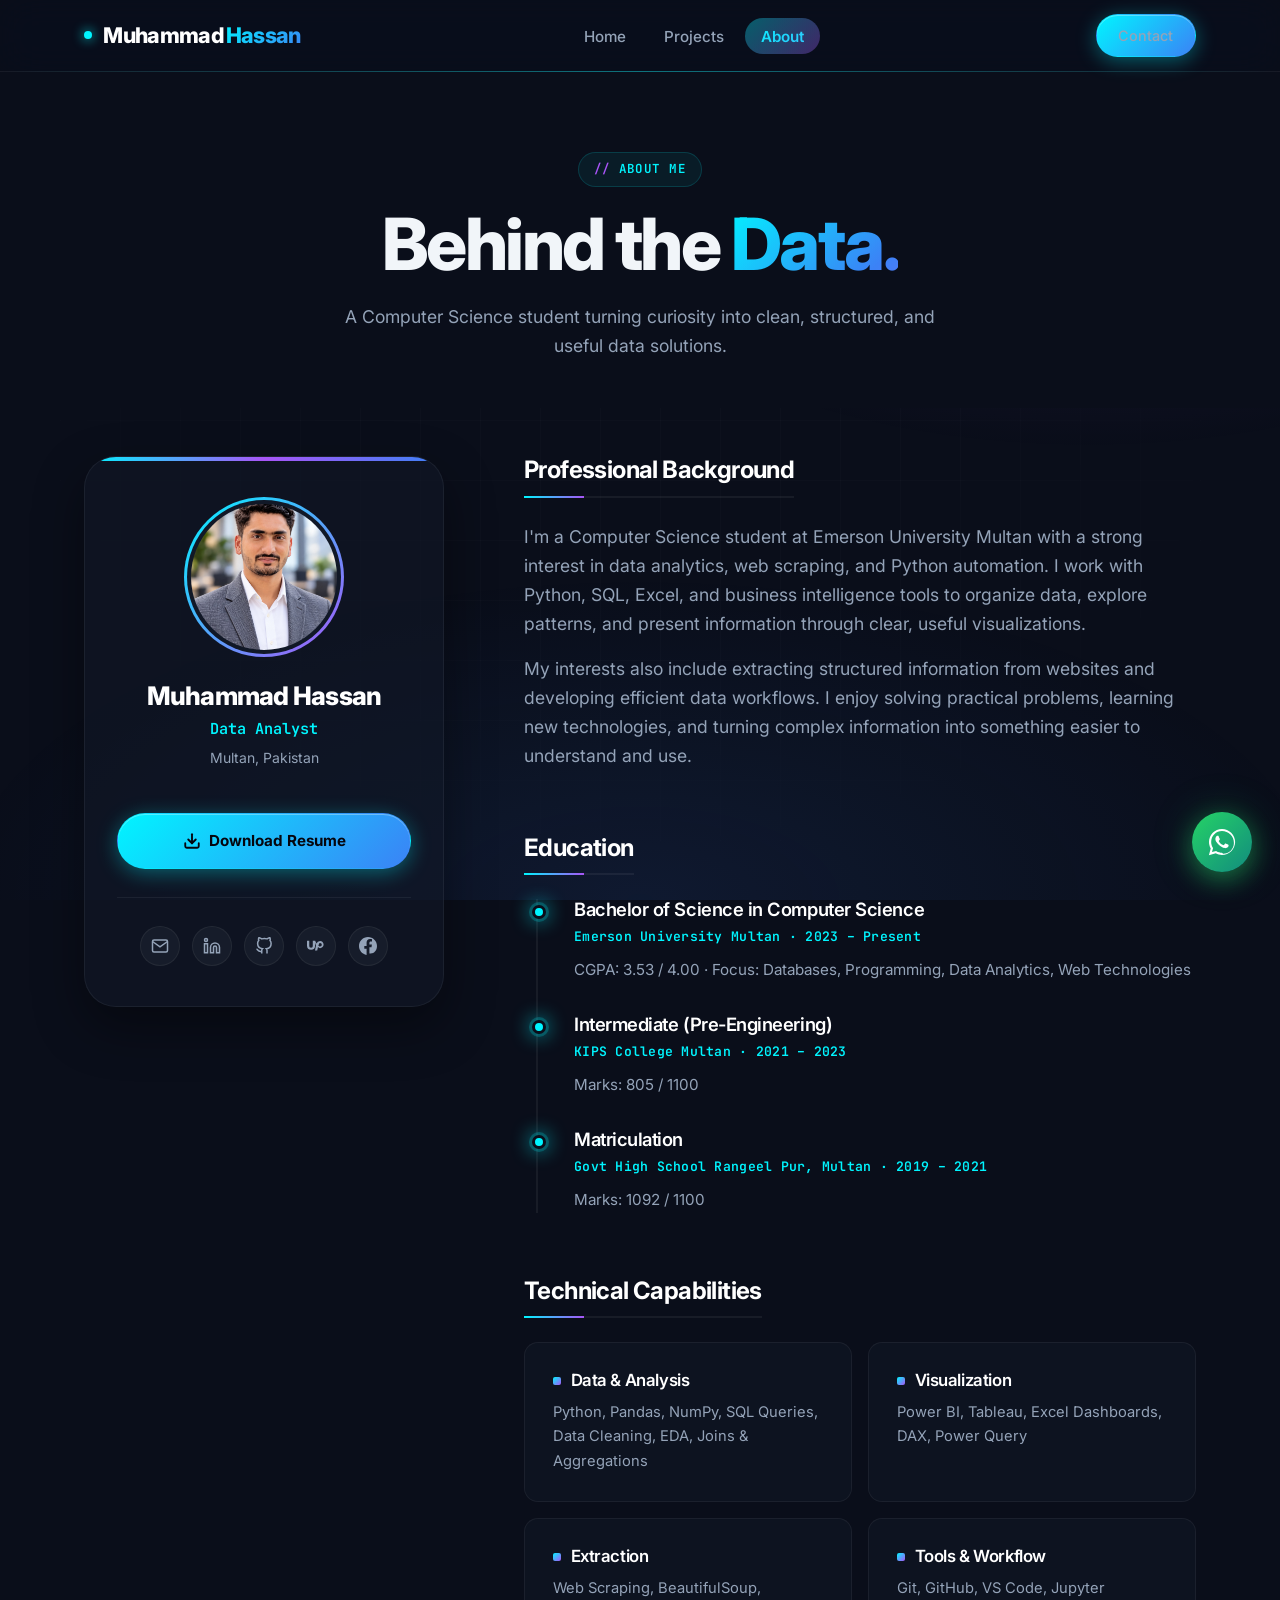
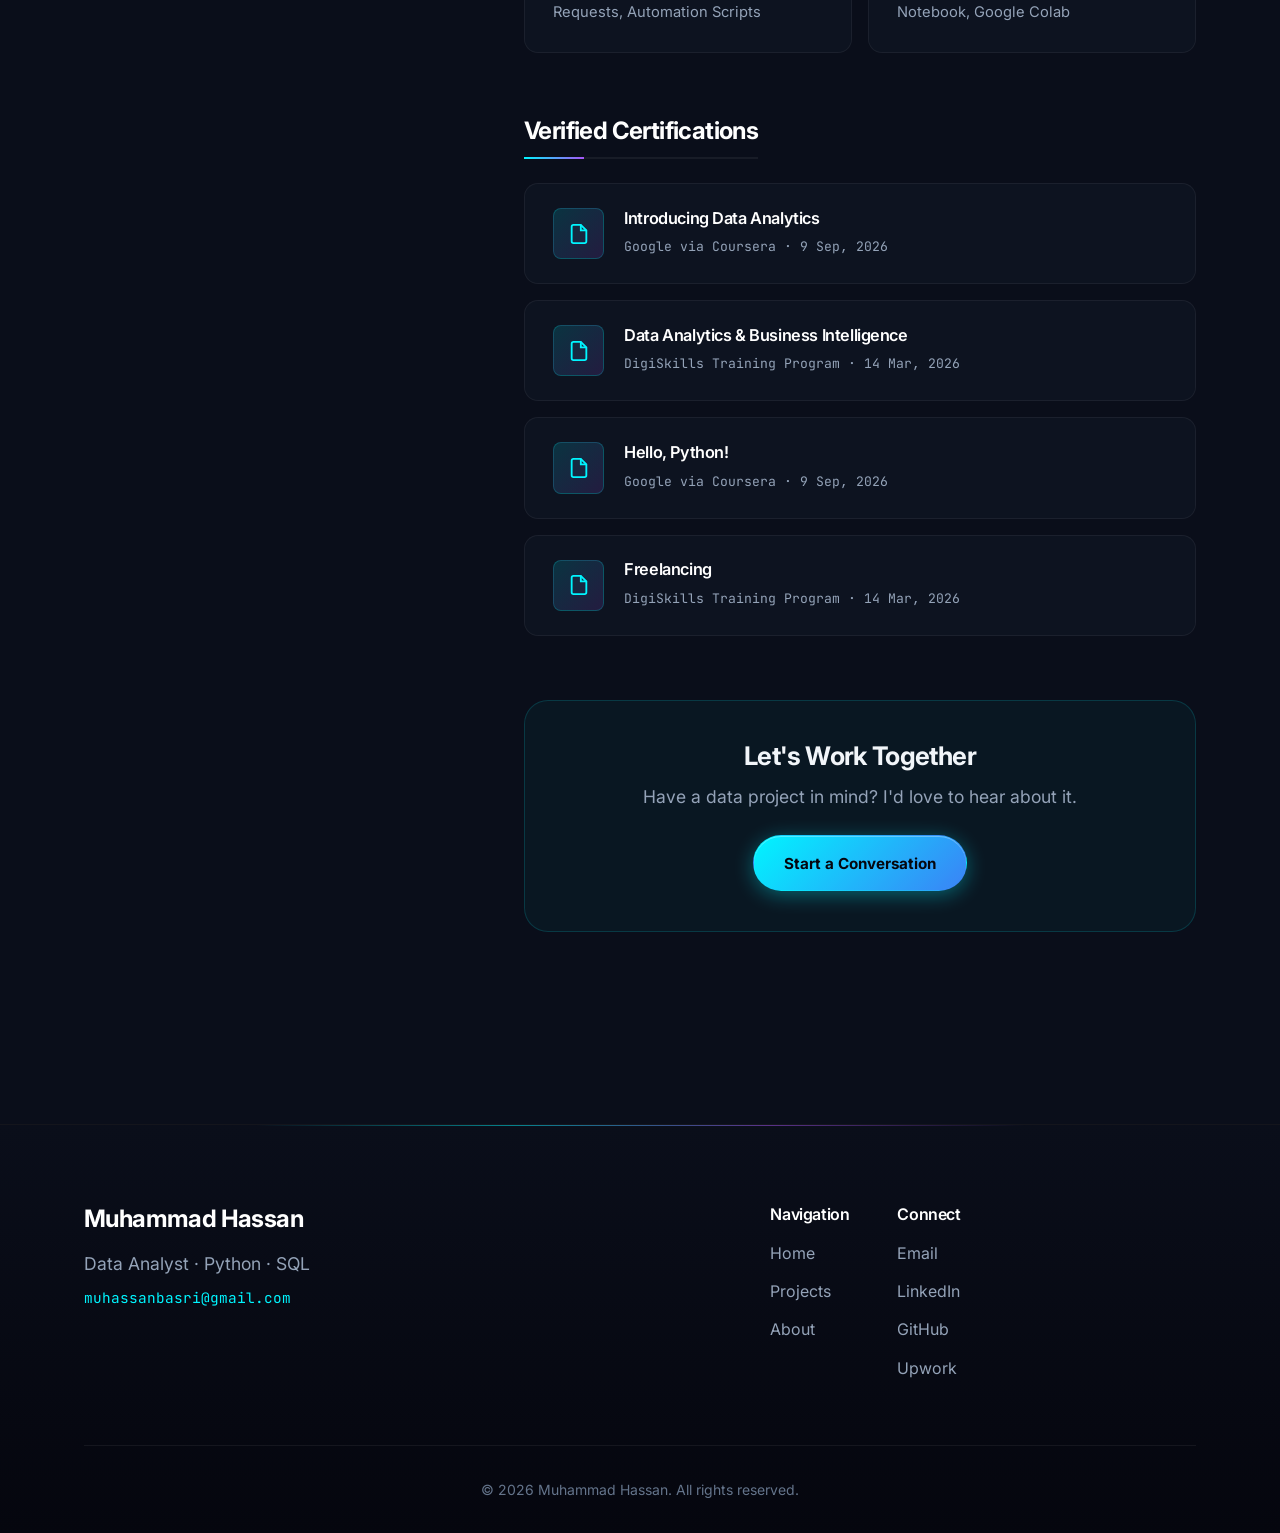
==== about.html @ 4134d4cf "Complete portfolio with all files" ====
<!DOCTYPE html>
<html lang="en">
<head>
    <meta charset="UTF-8">
    <meta name="viewport" content="width=device-width, initial-scale=1.0">
    <meta name="theme-color" content="#05060E">

    <title>About | Muhammad Hassan — Data Analyst &amp; Python Developer</title>
    <meta name="description" content="About Muhammad Hassan — Computer Science student, Data Analyst, and Python developer with hands-on experience in SQL, Power BI, Tableau, and web scraping.">
    <meta name="author" content="Muhammad Hassan">
    <meta name="keywords" content="Muhammad Hassan, Data Analyst, About, Education, Skills, Certifications, Python, SQL, Power BI">

    <!-- Open Graph -->
    <meta property="og:type" content="profile">
    <meta property="og:title" content="About Muhammad Hassan | Data Analyst">
    <meta property="og:description" content="Computer Science student specializing in Data Analytics, Python, SQL, and Business Intelligence.">
    <meta property="og:image" content="assets/images/profile/M.Hassan.jpeg">
    <meta property="og:url" content="https://yourdomain.com/about.html">
    <meta property="og:site_name" content="Muhammad Hassan — Portfolio">

    <!-- Twitter -->
    <meta name="twitter:card" content="summary_large_image">
    <meta name="twitter:title" content="About Muhammad Hassan | Data Analyst">
    <meta name="twitter:description" content="Computer Science student specializing in Data Analytics, Python, SQL, and Business Intelligence.">
    <meta name="twitter:image" content="assets/images/profile/M.Hassan.jpeg">

    <!-- Favicon -->
    <link rel="icon" type="image/svg+xml" href="data:image/svg+xml,%3Csvg xmlns='http://www.w3.org/2000/svg' viewBox='0 0 100 100'%3E%3Ccircle cx='50' cy='50' r='45' fill='%2305060E'/%3E%3Ctext x='50' y='68' font-family='Arial' font-size='56' font-weight='800' text-anchor='middle' fill='%2300F5FF'%3EM%3C/text%3E%3C/svg%3E">
    <link rel="apple-touch-icon" href="assets/images/profile/M.Hassan.jpeg">
    <link rel="manifest" href="manifest.json">

    <!-- Stylesheets -->
    <link rel="stylesheet" href="css/styles.css">
    <link rel="stylesheet" href="css/responsive.css">
</head>
<body class="theme-dark">

    <!-- Scroll Progress Bar -->
    <div class="scroll-progress" aria-hidden="true"></div>

    <!-- Loading Screen -->
    <div class="loader" aria-hidden="true">
        <div class="loader-logo">Muhammad<span>Hassan</span></div>
        <div class="loader-bar"></div>
    </div>

    <!-- Skip to main content -->
    <a href="#main-content" class="skip-link">Skip to main content</a>

    <!-- ============================================
         HEADER
         ============================================ -->
    <header class="header">
        <div class="container nav-container">
            <a href="index.html" class="logo" aria-label="Muhammad Hassan — Home">Muhammad<span>Hassan</span></a>

            <nav class="desktop-nav" aria-label="Main Navigation">
                <ul>
                    <li><a href="index.html">Home</a></li>
                    <li><a href="projects.html">Projects</a></li>
                    <li><a href="about.html" class="active" aria-current="page">About</a></li>
                </ul>
            </nav>

            <div class="desktop-nav" style="margin-left: 0.5rem;">
                <a href="index.html#contact" class="btn btn-primary btn-contact" style="padding: 0.55rem 1.35rem; font-size: 0.9rem;">Contact</a>
            </div>

            <button class="menu-toggle" aria-expanded="false" aria-label="Toggle mobile menu" aria-controls="mobile-menu">
                <svg viewBox="0 0 24 24" fill="none" stroke="currentColor" stroke-linecap="round" stroke-linejoin="round">
                    <path d="M4 6h16M4 12h16M4 18h16"></path>
                </svg>
            </button>
        </div>
    </header>

    <!-- ============================================
         MOBILE MENU
         ============================================ -->
    <div class="mobile-menu" id="mobile-menu" aria-hidden="true">
        <nav aria-label="Mobile Navigation">
            <ul>
                <li><a href="index.html">Home</a></li>
                <li><a href="projects.html">Projects</a></li>
                <li><a href="about.html" class="active">About</a></li>
                <li><a href="index.html#contact">Contact</a></li>
            </ul>
        </nav>
    </div>

    <!-- ============================================
         MAIN CONTENT
         ============================================ -->
    <main id="main-content">

        <!-- ============================================
             ABOUT HERO
             ============================================ -->
        <section class="about-hero theme-dark">
            <div class="container">
                <div class="reveal">
                    <span class="section-eyebrow">About Me</span>
                    <h1>Behind the <span class="gradient-text">Data.</span></h1>
                    <p style="max-width: 640px; margin: 1rem auto 0; color: var(--text-dark-muted); font-size: 1.1rem;">
                        A Computer Science student turning curiosity into clean, structured, and useful data solutions.
                    </p>
                </div>
            </div>
        </section>

        <!-- ============================================
             ABOUT SPLIT LAYOUT
             ============================================ -->
        <section class="about-split section-pad">
            <div class="container split-layout reveal">

                <!-- STICKY LEFT: PROFILE CARD -->
                <aside class="split-sidebar">
                    <div class="profile-card" data-tilt data-tilt-max="6">

                        <div class="profile-img">
                            <img src="assets/images/profile/M.Hassan.jpeg" alt="Muhammad Hassan — Data Analyst">
                        </div>

                        <h2>Muhammad Hassan</h2>
                        <p class="profile-title">Data Analyst</p>
                        <p class="profile-loc">Multan, Pakistan</p>

                        <a href="assets/documents/resume/Muhammad_Hassan_Resume.pdf"
                           target="_blank"
                           rel="noopener noreferrer"
                           class="btn btn-primary"
                           style="width: 100%; margin-top: 1rem;">
                            <svg width="16" height="16" viewBox="0 0 24 24" fill="none" stroke="currentColor" stroke-width="2.5" stroke-linecap="round" stroke-linejoin="round">
                                <path d="M21 15v4a2 2 0 0 1-2 2H5a2 2 0 0 1-2-2v-4"></path>
                                <polyline points="7 10 12 15 17 10"></polyline>
                                <line x1="12" y1="15" x2="12" y2="3"></line>
                            </svg>
                            Download Resume
                        </a>

                        <div class="profile-links">
                            <a href="https://mail.google.com/mail/?view=cm&amp;fs=1&amp;to=muhassanbasri@gmail.com"
                               target="_blank"
                               rel="noopener noreferrer"
                               aria-label="Email Muhammad Hassan">
                                <svg width="18" height="18" viewBox="0 0 24 24" fill="none" stroke="currentColor" stroke-width="2">
                                    <path d="M4 4h16c1.1 0 2 .9 2 2v12c0 1.1-.9 2-2 2H4c-1.1 0-2-.9-2-2V6c0-1.1.9-2 2-2z"></path>
                                    <polyline points="22,6 12,13 2,6"></polyline>
                                </svg>
                            </a>
                            <a href="https://www.linkedin.com/in/muhammad-hassan-40b784373"
                               target="_blank"
                               rel="noopener noreferrer"
                               aria-label="LinkedIn">
                                <svg width="18" height="18" viewBox="0 0 24 24" fill="none" stroke="currentColor" stroke-width="2">
                                    <path d="M16 8a6 6 0 0 1 6 6v7h-4v-7a2 2 0 0 0-2-2 2 2 0 0 0-2 2v7h-4v-7a6 6 0 0 1 6-6z"></path>
                                    <rect x="2" y="9" width="4" height="12"></rect>
                                    <circle cx="4" cy="4" r="2"></circle>
                                </svg>
                            </a>
                            <a href="https://github.com/hassandataanalyst"
                               target="_blank"
                               rel="noopener noreferrer"
                               aria-label="GitHub">
                                <svg width="18" height="18" viewBox="0 0 24 24" fill="none" stroke="currentColor" stroke-width="2">
                                    <path d="M9 19c-5 1.5-5-2.5-7-3m14 6v-3.87a3.37 3.37 0 0 0-.94-2.61c3.14-.35 6.44-1.54 6.44-7A5.44 5.44 0 0 0 20 4.77 5.07 5.07 0 0 0 19.91 1S18.73.65 16 2.48a13.38 13.38 0 0 0-7 0C6.27.65 5.09 1 5.09 1A5.07 5.07 0 0 0 5 4.77a5.44 5.44 0 0 0-1.5 3.78c0 5.42 3.3 6.61 6.44 7A3.37 3.37 0 0 0 9 18.13V22"></path>
                                </svg>
                            </a>
                            <a href="https://www.upwork.com/freelancers/~01fc7b70444042f505"
                               target="_blank"
                               rel="noopener noreferrer"
                               aria-label="Upwork">
                                <svg width="18" height="18" viewBox="0 0 24 24" fill="currentColor" stroke="none">
                                    <path d="M17.4 5.22a4.79 4.79 0 0 0-4.63 3.5A15.75 15.75 0 0 1 10.93 5H7.72v6.62a2.38 2.38 0 1 1-4.7 0V5H.03v6.62a5.4 5.4 0 0 0 5.37 5.38 5.4 5.4 0 0 0 5.37-5.38v-3.79a20.46 20.46 0 0 0 1.25 3.39l-1.39 6.78h3l1-4.73A5 5 0 0 0 17.4 15c2.61 0 4.73-2.2 4.73-4.88s-2.12-4.89-4.73-4.89zm0 7.42a2.44 2.44 0 0 1-2.22-1.39l1.19-3a2.53 2.53 0 0 1 1-.22 2.59 2.59 0 0 1 2.43 2.59 2.6 2.6 0 0 1-2.4 2.02z"/>
                                </svg>
                            </a>
                            <a href="https://www.facebook.com/profile.php?id=61582439774744"
                               target="_blank"
                               rel="noopener noreferrer"
                               aria-label="Facebook">
                                <svg viewBox="0 0 24 24" width="18" height="18" fill="currentColor" stroke="none">
                                    <path d="M24 12.073c0-6.627-5.373-12-12-12s-12 5.373-12 12c0 5.99 4.388 10.954 10.125 11.854v-8.385H7.078v-3.469h3.047V7.43c0-3.007 1.792-4.669 4.533-4.669 1.312 0 2.686.235 2.686.235v2.953H15.83c-1.491 0-1.956.925-1.956 1.874v2.25h3.328l-.532 3.469h-2.796v8.385C19.612 23.027 24 18.062 24 12.073z"/>
                                </svg>
                            </a>
                        </div>

                    </div>
                </aside>

                <!-- RIGHT: SCROLLING CONTENT -->
                <div class="split-content">

                    <!-- PROFESSIONAL BACKGROUND -->
                    <div class="content-block">
                        <h3 class="block-title">Professional Background</h3>
                        <p>
                            I'm a Computer Science student at Emerson University Multan with a strong interest in data analytics, web scraping, and Python automation. I work with Python, SQL, Excel, and business intelligence tools to organize data, explore patterns, and present information through clear, useful visualizations.
                        </p>
                        <p>
                            My interests also include extracting structured information from websites and developing efficient data workflows. I enjoy solving practical problems, learning new technologies, and turning complex information into something easier to understand and use.
                        </p>
                    </div>

                    <!-- EDUCATION -->
                    <div class="content-block">
                        <h3 class="block-title">Education</h3>

                        <div class="timeline">

                            <div class="tl-item">
                                <div class="tl-dot"></div>
                                <h4>Bachelor of Science in Computer Science</h4>
                                <span class="tl-meta">Emerson University Multan &middot; 2023 – Present</span>
                                <p>CGPA: 3.53 / 4.00 &middot; Focus: Databases, Programming, Data Analytics, Web Technologies</p>
                            </div>

                            <div class="tl-item">
                                <div class="tl-dot"></div>
                                <h4>Intermediate (Pre-Engineering)</h4>
                                <span class="tl-meta">KIPS College Multan &middot; 2021 – 2023</span>
                                <p>Marks: 805 / 1100</p>
                            </div>

                            <div class="tl-item">
                                <div class="tl-dot"></div>
                                <h4>Matriculation</h4>
                                <span class="tl-meta">Govt High School Rangeel Pur, Multan &middot; 2019 – 2021</span>
                                <p>Marks: 1092 / 1100</p>
                            </div>

                        </div>
                    </div>

                    <!-- TECHNICAL CAPABILITIES -->
                    <div class="content-block">
                        <h3 class="block-title">Technical Capabilities</h3>

                        <div class="bento-skills">

                            <div class="bento-skill-box">
                                <h4>Data &amp; Analysis</h4>
                                <p>Python, Pandas, NumPy, SQL Queries, Data Cleaning, EDA, Joins &amp; Aggregations</p>
                            </div>

                            <div class="bento-skill-box">
                                <h4>Visualization</h4>
                                <p>Power BI, Tableau, Excel Dashboards, DAX, Power Query</p>
                            </div>

                            <div class="bento-skill-box">
                                <h4>Extraction</h4>
                                <p>Web Scraping, BeautifulSoup, Requests, Automation Scripts</p>
                            </div>

                            <div class="bento-skill-box">
                                <h4>Tools &amp; Workflow</h4>
                                <p>Git, GitHub, VS Code, Jupyter Notebook, Google Colab</p>
                            </div>

                        </div>
                    </div>

                    <!-- CERTIFICATIONS -->
                    <div id="certifications" class="content-block">
                        <h3 class="block-title">Verified Certifications</h3>

                        <div class="certs-list">

                            <a href="assets/documents/certificates/Data%20Analyst%20Certificate%20Coursera.pdf"
                               target="_blank"
                               rel="noopener noreferrer"
                               class="cert-row">
                                <div class="cert-icon">
                                    <svg viewBox="0 0 24 24" fill="none" stroke="currentColor" stroke-width="2">
                                        <path d="M14 2H6a2 2 0 0 0-2 2v16a2 2 0 0 0 2 2h12a2 2 0 0 0 2-2V8z"></path>
                                        <polyline points="14 2 14 8 20 8"></polyline>
                                    </svg>
                                </div>
                                <div class="cert-details">
                                    <h4>Introducing Data Analytics</h4>
                                    <span>Google via Coursera &middot; 9 Sep, 2026</span>
                                </div>
                                <span class="cert-action">View PDF →</span>
                            </a>

                            <a href="assets/documents/certificates/Data%20Analyst%20Certificate%20digiskills.pdf"
                               target="_blank"
                               rel="noopener noreferrer"
                               class="cert-row">
                                <div class="cert-icon">
                                    <svg viewBox="0 0 24 24" fill="none" stroke="currentColor" stroke-width="2">
                                        <path d="M14 2H6a2 2 0 0 0-2 2v16a2 2 0 0 0 2 2h12a2 2 0 0 0 2-2V8z"></path>
                                        <polyline points="14 2 14 8 20 8"></polyline>
                                    </svg>
                                </div>
                                <div class="cert-details">
                                    <h4>Data Analytics &amp; Business Intelligence</h4>
                                    <span>DigiSkills Training Program &middot; 14 Mar, 2026</span>
                                </div>
                                <span class="cert-action">View PDF →</span>
                            </a>

                            <a href="assets/documents/certificates/Python%20Certificate%20Coursera.pdf"
                               target="_blank"
                               rel="noopener noreferrer"
                               class="cert-row">
                                <div class="cert-icon">
                                    <svg viewBox="0 0 24 24" fill="none" stroke="currentColor" stroke-width="2">
                                        <path d="M14 2H6a2 2 0 0 0-2 2v16a2 2 0 0 0 2 2h12a2 2 0 0 0 2-2V8z"></path>
                                        <polyline points="14 2 14 8 20 8"></polyline>
                                    </svg>
                                </div>
                                <div class="cert-details">
                                    <h4>Hello, Python!</h4>
                                    <span>Google via Coursera &middot; 9 Sep, 2026</span>
                                </div>
                                <span class="cert-action">View PDF →</span>
                            </a>

                            <a href="assets/documents/certificates/Freelancing%20Certificate%20digiskills.pdf"
                               target="_blank"
                               rel="noopener noreferrer"
                               class="cert-row">
                                <div class="cert-icon">
                                    <svg viewBox="0 0 24 24" fill="none" stroke="currentColor" stroke-width="2">
                                        <path d="M14 2H6a2 2 0 0 0-2 2v16a2 2 0 0 0 2 2h12a2 2 0 0 0 2-2V8z"></path>
                                        <polyline points="14 2 14 8 20 8"></polyline>
                                    </svg>
                                </div>
                                <div class="cert-details">
                                    <h4>Freelancing</h4>
                                    <span>DigiSkills Training Program &middot; 14 Mar, 2026</span>
                                </div>
                                <span class="cert-action">View PDF →</span>
                            </a>

                        </div>
                    </div>

                    <!-- CTA -->
                    <div class="content-block" style="text-align: center; padding: 2.5rem 1.5rem; background: rgba(0, 245, 255, 0.04); border: 1px solid rgba(0, 245, 255, 0.15); border-radius: var(--radius-lg);">
                        <h3 style="margin-bottom: 0.75rem;">Let's Work Together</h3>
                        <p style="margin-bottom: 1.5rem;">Have a data project in mind? I'd love to hear about it.</p>
                        <a href="https://mail.google.com/mail/?view=cm&amp;fs=1&amp;to=muhassanbasri@gmail.com"
                           target="_blank"
                           rel="noopener noreferrer"
                           class="btn btn-primary">
                            Start a Conversation
                        </a>
                    </div>

                </div>
            </div>
        </section>

    </main>

    <!-- ============================================
         FOOTER
         ============================================ -->
    <footer class="footer">
        <div class="container">

            <div class="footer-grid">
                <div class="footer-brand">
                    <h3>Muhammad Hassan</h3>
                    <p>Data Analyst · Python · SQL</p>
                    <p>muhassanbasri@gmail.com</p>
                </div>

                <div style="display: flex; gap: 3rem; flex-wrap: wrap;">
                    <div>
                        <h4 style="color: #fff; margin-bottom: 1rem; font-size: 1rem;">Navigation</h4>
                        <ul class="footer-nav">
                            <li><a href="index.html">Home</a></li>
                            <li><a href="projects.html">Projects</a></li>
                            <li><a href="about.html">About</a></li>
                        </ul>
                    </div>

                    <div>
                        <h4 style="color: #fff; margin-bottom: 1rem; font-size: 1rem;">Connect</h4>
                        <ul class="footer-social">
                            <li><a href="https://mail.google.com/mail/?view=cm&amp;fs=1&amp;to=muhassanbasri@gmail.com" target="_blank" rel="noopener noreferrer">Email</a></li>
                            <li><a href="https://www.linkedin.com/in/muhammad-hassan-40b784373" target="_blank" rel="noopener noreferrer">LinkedIn</a></li>
                            <li><a href="https://github.com/hassandataanalyst" target="_blank" rel="noopener noreferrer">GitHub</a></li>
                            <li><a href="https://www.upwork.com/freelancers/~01fc7b70444042f505" target="_blank" rel="noopener noreferrer">Upwork</a></li>
                        </ul>
                    </div>
                </div>
            </div>

            <div class="footer-bottom">
                <p>&copy; <span id="current-year"></span> Muhammad Hassan. All rights reserved.</p>
            </div>

        </div>
    </footer>

    <!-- ============================================
         FLOATING BUTTONS
         ============================================ -->

    <!-- Back to Top -->
    <button class="back-to-top" type="button" aria-label="Back to top">
        <svg viewBox="0 0 24 24" fill="none" stroke="currentColor" stroke-linecap="round" stroke-linejoin="round">
            <polyline points="18 15 12 9 6 15"></polyline>
        </svg>
    </button>

    <!-- WhatsApp -->
    <a href="https://wa.me/923474414335?text=Hello%20Muhammad%20Hassan%2C%20I%20visited%20your%20portfolio%20and%20would%20like%20to%20discuss%20a%20project%20with%20you."
       class="whatsapp-float"
       target="_blank"
       rel="noopener noreferrer"
       aria-label="Chat with Muhammad Hassan on WhatsApp">
        <svg xmlns="http://www.w3.org/2000/svg" viewBox="0 0 448 512">
            <path d="M380.9 97.1C339 55.1 283.2 32 223.9 32c-122.4 0-222 99.6-222 222 0 39.1 10.2 77.3 29.6 111L0 480l117.7-30.9c32.4 17.7 68.9 27 106.1 27h.1c122.3 0 224.1-99.6 224.1-222 0-59.3-25.2-115-67.1-157zM223.9 438.3c-33.1 0-65.5-8.9-94-25.7l-6.7-4-69.8 18.3L72 359.2l-4.4-7c-18.5-29.4-28.2-63.3-28.2-98.2 0-101.7 82.8-184.5 184.6-184.5 54.3 0 105.4 21.1 143.8 59.5 38.4 38.4 59.5 89.5 59.5 143.8 0 101.7-82.7 184.5-184.5 184.5zm101.2-138.2c-5.5-2.8-32.8-16.2-37.9-18-5.1-1.9-8.8-2.8-12.5 2.8-3.7 5.6-14.3 18-17.6 21.8-3.2 3.7-6.5 4.2-12 1.4-32.6-16.3-54-29.1-75.5-66-5.7-9.8 5.7-9.1 16.3-30.3 1.8-3.7.9-6.9-.5-9.7-1.4-2.8-12.5-30.1-17.1-41.2-4.5-10.8-9.1-9.3-12.5-9.5-3.2-.2-6.9-.2-10.6-.2-3.7 0-9.7 1.4-14.8 6.9-5.1 5.6-19.4 19-19.4 46.3 0 27.3 19.9 53.7 22.6 57.4 2.8 3.7 39.1 59.7 94.8 83.8 35.2 15.2 49 16.5 66.6 13.9 10.7-1.6 32.8-13.4 37.4-26.4 4.6-13 4.6-24.1 3.2-26.4-1.3-2.5-5-3.9-10.5-6.6z"/>
        </svg>
    </a>

    <!-- ============================================
         SCRIPTS
         ============================================ -->
    <script src="js/content-data.js"></script>
    <script src="js/animations.js"></script>
    <script src="js/main.js"></script>

</body>
</html>
---- css/styles.css ----
/* ============================================
   MUHAMMAD HASSAN — DATA ANALYST PORTFOLIO
   Premium Cyberpunk Data Studio Theme
   Master CSS File — Part 1: Foundation
   ============================================ */

@import url('https://fonts.googleapis.com/css2?family=Inter:wght@300;400;500;600;700;800;900&family=JetBrains+Mono:wght@400;500;600&display=swap');

/* ============================================
   1. DESIGN TOKENS
   ============================================ */
:root {
  --bg-void: #05060E;
  --bg-dark: #0A0E1A;
  --bg-dark-surface: #111827;
  --bg-dark-elevated: #1A2234;
  --bg-dark-border: rgba(255, 255, 255, 0.06);
  --bg-dark-border-hover: rgba(255, 255, 255, 0.14);

  --bg-light: #F8FAFC;
  --bg-light-surface: #FFFFFF;
  --bg-light-elevated: #F1F5F9;
  --bg-light-border: #E2E8F0;

  --neon-cyan: #00F5FF;
  --neon-cyan-soft: #22D3EE;
  --neon-blue: #3B82F6;
  --neon-blue-bright: #60A5FA;
  --neon-purple: #A855F7;
  --neon-emerald: #10B981;

  --color-primary: var(--neon-cyan);
  --color-primary-hover: #00D9E0;
  --color-primary-glow: rgba(0, 245, 255, 0.35);
  --color-primary-glow-strong: rgba(0, 245, 255, 0.55);

  --color-secondary: var(--neon-purple);
  --color-secondary-glow: rgba(168, 85, 247, 0.35);

  --color-accent: var(--neon-blue);
  --color-accent-glow: rgba(59, 130, 246, 0.3);

  --color-success: var(--neon-emerald);
  --color-success-glow: rgba(16, 185, 129, 0.3);

  --text-dark: #F1F5F9;
  --text-dark-muted: #94A3B8;
  --text-dark-subtle: #64748B;

  --text-light: #0F172A;
  --text-light-muted: #475569;
  --text-light-subtle: #94A3B8;

  --bg-color: var(--bg-dark);
  --surface-color: var(--bg-dark-surface);
  --border-color: var(--bg-dark-border);
  --text-color: var(--text-dark);
  --text-muted: var(--text-dark-muted);

  --container-w: 1240px;
  --nav-h: 72px;

  --radius-xs: 4px;
  --radius-sm: 8px;
  --radius-md: 14px;
  --radius-lg: 24px;
  --radius-xl: 32px;
  --radius-full: 9999px;

  --shadow-sm: 0 2px 8px rgba(0, 0, 0, 0.15);
  --shadow-md: 0 8px 24px rgba(0, 0, 0, 0.25);
  --shadow-lg: 0 20px 50px rgba(0, 0, 0, 0.4);
  --shadow-xl: 0 30px 80px rgba(0, 0, 0, 0.5);

  --shadow-glow-cyan: 0 0 40px rgba(0, 245, 255, 0.3);
  --shadow-glow-purple: 0 0 40px rgba(168, 85, 247, 0.3);
  --shadow-glow-blue: 0 0 40px rgba(59, 130, 246, 0.3);

  --font-sans: 'Inter', -apple-system, BlinkMacSystemFont, sans-serif;
  --font-mono: 'JetBrains Mono', 'Courier New', monospace;

  --ease: cubic-bezier(0.4, 0, 0.2, 1);
  --ease-out: cubic-bezier(0.16, 1, 0.3, 1);
  --ease-spring: cubic-bezier(0.34, 1.56, 0.64, 1);
  --duration-fast: 0.2s;
  --duration: 0.35s;
  --duration-slow: 0.6s;

  --z-bg: -1;
  --z-base: 1;
  --z-header: 100;
  --z-drawer: 1000;
  --z-toast: 2000;
}

/* ============================================
   2. RESET & BASE
   ============================================ */
*, *::before, *::after {
  box-sizing: border-box;
  margin: 0;
  padding: 0;
}

html {
  scroll-behavior: smooth;
  font-size: 16px;
  -webkit-text-size-adjust: 100%;
}

body {
  font-family: var(--font-sans);
  background-color: var(--bg-dark);
  color: var(--text-dark);
  line-height: 1.65;
  -webkit-font-smoothing: antialiased;
  -moz-osx-font-smoothing: grayscale;
  overflow-x: hidden;
  position: relative;
  min-height: 100vh;
}

body::before {
  content: '';
  position: fixed;
  inset: 0;
  z-index: var(--z-bg);
  background:
    radial-gradient(ellipse 80% 60% at 15% 10%, rgba(0, 245, 255, 0.10), transparent 60%),
    radial-gradient(ellipse 70% 50% at 85% 20%, rgba(168, 85, 247, 0.10), transparent 60%),
    radial-gradient(ellipse 90% 60% at 50% 100%, rgba(59, 130, 246, 0.10), transparent 60%);
  animation: meshShift 25s ease-in-out infinite alternate;
  pointer-events: none;
}

@keyframes meshShift {
  0%   { transform: translate3d(0, 0, 0) scale(1); }
  50%  { transform: translate3d(-2%, 2%, 0) scale(1.05); }
  100% { transform: translate3d(2%, -1%, 0) scale(1); }
}

body::after {
  content: '';
  position: fixed;
  inset: 0;
  z-index: var(--z-bg);
  background-image:
    linear-gradient(rgba(255, 255, 255, 0.015) 1px, transparent 1px),
    linear-gradient(90deg, rgba(255, 255, 255, 0.015) 1px, transparent 1px);
  background-size: 60px 60px;
  pointer-events: none;
  mask-image: radial-gradient(ellipse at center, black 30%, transparent 80%);
  -webkit-mask-image: radial-gradient(ellipse at center, black 30%, transparent 80%);
}

img, svg, video { display: block; max-width: 100%; height: auto; }
button { font-family: inherit; }
input, textarea, select { font-family: inherit; }

::-webkit-scrollbar { width: 10px; height: 10px; }
::-webkit-scrollbar-track { background: var(--bg-void); }
::-webkit-scrollbar-thumb {
  background: linear-gradient(180deg, var(--neon-cyan), var(--neon-blue));
  border-radius: var(--radius-full);
  border: 2px solid var(--bg-void);
}
::-webkit-scrollbar-thumb:hover {
  background: linear-gradient(180deg, var(--neon-cyan), var(--neon-purple));
}

::selection {
  background: var(--neon-cyan);
  color: var(--bg-void);
}

/* ============================================
   3. TYPOGRAPHY
   ============================================ */
h1, h2, h3, h4, h5, h6 {
  font-weight: 700;
  line-height: 1.15;
  letter-spacing: -0.025em;
  color: inherit;
}

h1 { font-size: clamp(2.4rem, 5vw, 4.5rem); font-weight: 800; letter-spacing: -0.035em; }
h2 { font-size: clamp(1.9rem, 3.5vw, 3rem); font-weight: 800; letter-spacing: -0.03em; }
h3 { font-size: clamp(1.25rem, 2vw, 1.75rem); font-weight: 700; }
h4 { font-size: clamp(1.05rem, 1.4vw, 1.25rem); font-weight: 600; }

p {
  font-size: clamp(0.95rem, 1vw + 0.35rem, 1.1rem);
  color: var(--text-muted);
  margin-bottom: 1rem;
}

a {
  color: inherit;
  text-decoration: none;
  transition: color var(--duration-fast) var(--ease);
}

code, pre, .mono { font-family: var(--font-mono); }

/* ============================================
   4. UTILITIES
   ============================================ */
.container {
  max-width: var(--container-w);
  margin: 0 auto;
  padding: 0 5%;
  width: 100%;
  position: relative;
}

.section-pad { padding: clamp(4.5rem, 10vw, 9rem) 0; }

.text-center { text-align: center; }
.text-primary { color: var(--color-primary); }
.text-secondary { color: var(--color-secondary); }
.text-muted { color: var(--text-muted); }

.sr-only {
  position: absolute; width: 1px; height: 1px;
  padding: 0; margin: -1px; overflow: hidden;
  clip: rect(0,0,0,0); border: 0;
}

.gradient-text {
  background: linear-gradient(135deg, var(--neon-cyan) 0%, var(--neon-blue) 50%, var(--neon-purple) 100%);
  -webkit-background-clip: text;
  background-clip: text;
  -webkit-text-fill-color: transparent;
  background-size: 200% auto;
  animation: gradientShift 6s ease infinite;
}

@keyframes gradientShift {
  0%, 100% { background-position: 0% center; }
  50% { background-position: 100% center; }
}

/* ============================================
   5. THEMES
   ============================================ */
.theme-dark {
  --bg-color: var(--bg-dark);
  --surface-color: var(--bg-dark-surface);
  --border-color: var(--bg-dark-border);
  --text-color: var(--text-dark);
  --text-muted: var(--text-dark-muted);
  background-color: var(--bg-color);
  color: var(--text-color);
}

.theme-light {
  --bg-color: var(--bg-light);
  --surface-color: var(--bg-light-surface);
  --border-color: var(--bg-light-border);
  --text-color: var(--text-light);
  --text-muted: var(--text-light-muted);
  background-color: var(--bg-color);
  color: var(--text-color);
  position: relative;
}

.theme-light::before {
  content: '';
  position: absolute;
  inset: 0;
  background:
    radial-gradient(ellipse 60% 40% at 20% 0%, rgba(0, 245, 255, 0.05), transparent 60%),
    radial-gradient(ellipse 60% 40% at 80% 100%, rgba(168, 85, 247, 0.05), transparent 60%);
  pointer-events: none;
}

/* ============================================
   6. BUTTONS
   ============================================ */
.btn {
  display: inline-flex;
  align-items: center;
  justify-content: center;
  gap: 0.5rem;
  padding: 0.9rem 1.9rem;
  font-family: var(--font-sans);
  font-weight: 600;
  font-size: 0.95rem;
  border-radius: var(--radius-full);
  transition: all var(--duration) var(--ease);
  cursor: pointer;
  border: 1px solid transparent;
  white-space: nowrap;
  position: relative;
  overflow: hidden;
  text-decoration: none;
}

.btn svg { width: 18px; height: 18px; }

.btn-primary {
  background: linear-gradient(135deg, var(--neon-cyan), var(--neon-blue));
  color: var(--bg-void);
  box-shadow:
    0 4px 20px var(--color-primary-glow),
    inset 0 1px 0 rgba(255, 255, 255, 0.3);
  font-weight: 700;
}

.btn-primary::before {
  content: '';
  position: absolute;
  inset: 0;
  background: linear-gradient(135deg, var(--neon-blue), var(--neon-purple));
  opacity: 0;
  transition: opacity var(--duration) var(--ease);
  z-index: 0;
}

.btn-primary > * { position: relative; z-index: 1; }

.btn-primary:hover {
  transform: translateY(-3px);
  box-shadow:
    0 10px 40px var(--color-primary-glow-strong),
    0 0 60px var(--color-primary-glow),
    inset 0 1px 0 rgba(255, 255, 255, 0.4);
}

.btn-primary:hover::before { opacity: 1; }

.btn-outline {
  border-color: var(--border-color);
  color: var(--text-color);
  background: transparent;
  backdrop-filter: blur(8px);
}

.btn-outline:hover {
  border-color: var(--neon-cyan);
  color: var(--neon-cyan);
  background: rgba(0, 245, 255, 0.05);
  box-shadow: 0 0 24px var(--color-primary-glow);
  transform: translateY(-2px);
}

.btn-ghost {
  background: rgba(255, 255, 255, 0.04);
  border: 1px solid var(--border-color);
  color: var(--text-color);
}

.btn-ghost:hover {
  background: rgba(255, 255, 255, 0.08);
  border-color: var(--neon-cyan);
}

/* ============================================
   7. HEADER & NAVIGATION
   ============================================ */
.header {
  position: fixed;
  top: 0;
  left: 0;
  width: 100%;
  height: var(--nav-h);
  z-index: var(--z-header);
  background: rgba(10, 14, 26, 0.72);
  backdrop-filter: blur(20px) saturate(180%);
  -webkit-backdrop-filter: blur(20px) saturate(180%);
  border-bottom: 1px solid var(--bg-dark-border);
  display: flex;
  align-items: center;
  transition: transform var(--duration) var(--ease), background var(--duration) var(--ease);
}

.header.scroll-up { transform: translateY(0); }
.header.scroll-down { transform: translateY(-100%); }

.header::after {
  content: '';
  position: absolute;
  bottom: -1px;
  left: 0;
  width: 100%;
  height: 1px;
  background: linear-gradient(90deg, transparent, var(--neon-cyan), transparent);
  opacity: 0.4;
}

.nav-container {
  display: flex;
  justify-content: space-between;
  align-items: center;
  width: 100%;
}

.logo {
  font-weight: 800;
  font-size: 1.35rem;
  letter-spacing: -0.03em;
  color: #fff;
  display: flex;
  align-items: center;
  gap: 0.1rem;
  transition: all var(--duration) var(--ease);
}

.logo::before {
  content: '';
  width: 8px;
  height: 8px;
  border-radius: 50%;
  background: var(--neon-cyan);
  box-shadow: 0 0 12px var(--neon-cyan);
  margin-right: 0.6rem;
  animation: logoPulse 2s ease-in-out infinite;
}

@keyframes logoPulse {
  0%, 100% { opacity: 1; transform: scale(1); }
  50% { opacity: 0.6; transform: scale(0.85); }
}

.logo span {
  background: linear-gradient(135deg, var(--neon-cyan), var(--neon-blue));
  -webkit-background-clip: text;
  background-clip: text;
  -webkit-text-fill-color: transparent;
}

.logo:hover { transform: scale(1.03); }

.desktop-nav ul {
  display: flex;
  gap: 0.35rem;
  list-style: none;
  align-items: center;
}

.desktop-nav a {
  color: var(--text-dark-muted);
  font-weight: 500;
  font-size: 0.95rem;
  padding: 0.55rem 1rem;
  border-radius: var(--radius-full);
  transition: all var(--duration-fast) var(--ease);
  position: relative;
}

.desktop-nav a::before {
  content: '';
  position: absolute;
  inset: 0;
  border-radius: var(--radius-full);
  background: linear-gradient(135deg, var(--color-primary-glow), var(--color-secondary-glow));
  opacity: 0;
  transition: opacity var(--duration-fast) var(--ease);
}

.desktop-nav a:hover {
  color: #fff;
}

.desktop-nav a:hover::before { opacity: 0.5; }

.desktop-nav a.active {
  color: var(--neon-cyan);
  font-weight: 600;
}

.desktop-nav a.active::before { opacity: 1; }

.menu-toggle {
  display: none;
  background: none;
  border: none;
  color: #fff;
  cursor: pointer;
  padding: 0.6rem;
  border-radius: var(--radius-sm);
  transition: background var(--duration-fast) var(--ease);
  z-index: 101;
}

.menu-toggle:hover { background: rgba(255, 255, 255, 0.06); }

.menu-toggle svg {
  width: 24px;
  height: 24px;
  stroke: currentColor;
  stroke-width: 2;
}

.mobile-menu {
  position: fixed;
  inset: 0;
  background: rgba(5, 6, 14, 0.96);
  backdrop-filter: blur(24px);
  z-index: 99;
  display: flex;
  flex-direction: column;
  justify-content: center;
  align-items: center;
  opacity: 0;
  pointer-events: none;
  transition: opacity var(--duration-slow) var(--ease);
}

.mobile-menu::before {
  content: '';
  position: absolute;
  inset: 0;
  background:
    radial-gradient(ellipse 60% 40% at 20% 30%, rgba(0, 245, 255, 0.08), transparent 60%),
    radial-gradient(ellipse 60% 40% at 80% 70%, rgba(168, 85, 247, 0.08), transparent 60%);
  pointer-events: none;
}

.mobile-menu.open { opacity: 1; pointer-events: all; }

.mobile-menu ul {
  list-style: none;
  text-align: center;
  display: flex;
  flex-direction: column;
  gap: 1.5rem;
  position: relative;
  z-index: 1;
}

.mobile-menu a {
  font-size: 2.5rem;
  font-weight: 800;
  color: var(--text-dark-muted);
  transition: all var(--duration) var(--ease);
  display: inline-block;
  letter-spacing: -0.03em;
}

.mobile-menu a:hover,
.mobile-menu a.active {
  color: var(--neon-cyan);
  transform: translateX(10px);
  text-shadow: 0 0 30px var(--color-primary-glow);
}

/* ============================================
   8. FOOTER
   ============================================ */
.footer {
  background: linear-gradient(180deg, var(--bg-dark) 0%, var(--bg-void) 100%);
  color: var(--text-dark-muted);
  border-top: 1px solid var(--bg-dark-border);
  padding: 5rem 0 2rem;
  position: relative;
  overflow: hidden;
}

.footer::before {
  content: '';
  position: absolute;
  top: 0;
  left: 50%;
  transform: translateX(-50%);
  width: 60%;
  height: 1px;
  background: linear-gradient(90deg, transparent, var(--neon-cyan), var(--neon-purple), transparent);
  opacity: 0.5;
}

.footer-grid {
  display: grid;
  grid-template-columns: 1fr;
  gap: 3rem;
  margin-bottom: 4rem;
}

@media (min-width: 768px) {
  .footer-grid { grid-template-columns: 1.5fr 1fr; }
}

.footer-brand h3 {
  color: #fff;
  margin-bottom: 1rem;
  font-size: 1.5rem;
}

.footer-brand p {
  color: var(--text-dark-muted);
  margin-bottom: 0.5rem;
}

.footer-brand p:last-child {
  font-family: var(--font-mono);
  color: var(--neon-cyan);
  font-size: 0.9rem;
}

.footer-nav, .footer-social {
  list-style: none;
  display: flex;
  flex-direction: column;
  gap: 0.75rem;
}

.footer-nav a, .footer-social a {
  transition: all var(--duration-fast) var(--ease);
  position: relative;
  display: inline-block;
  padding-left: 0;
}

.footer-nav a::before,
.footer-social a::before {
  content: '';
  position: absolute;
  left: 0;
  top: 50%;
  transform: translateY(-50%);
  width: 0;
  height: 1px;
  background: var(--neon-cyan);
  transition: width var(--duration) var(--ease);
}

.footer-nav a:hover,
.footer-social a:hover {
  color: var(--neon-cyan);
  padding-left: 20px;
}

.footer-nav a:hover::before,
.footer-social a:hover::before {
  width: 14px;
}

.footer-bottom {
  text-align: center;
  padding-top: 2rem;
  border-top: 1px solid var(--bg-dark-border);
  font-size: 0.875rem;
  color: var(--text-dark-subtle);
}

.footer-bottom p {
  margin: 0;
  font-size: 0.875rem;
  color: var(--text-dark-subtle);
}

/* ============================================
   9. SCROLL REVEAL
   ============================================ */
.reveal {
  opacity: 0;
  transform: translateY(40px);
  transition: opacity 1s var(--ease-out), transform 1s var(--ease-out);
  will-change: opacity, transform;
}

.reveal.visible {
  opacity: 1;
  transform: translateY(0);
}

/* ============================================
   10. ACCESSIBILITY
   ============================================ */
*:focus-visible {
  outline: 2px solid var(--neon-cyan);
  outline-offset: 3px;
  border-radius: var(--radius-xs);
}

.skip-link {
  position: absolute;
  top: -100px;
  left: 1rem;
  background: var(--neon-cyan);
  color: var(--bg-void);
  padding: 1rem 1.5rem;
  z-index: 1000;
  font-weight: 700;
  border-radius: var(--radius-sm);
  transition: top var(--duration-fast) var(--ease);
}

.skip-link:focus { top: 1rem; }

@media (prefers-reduced-motion: reduce) {
  *, *::before, *::after {
    animation-duration: 0.01ms !important;
    animation-iteration-count: 1 !important;
    transition-duration: 0.01ms !important;
    scroll-behavior: auto !important;
  }
}

/* ============================================
   11. WHATSAPP FLOATING BUTTON
   ============================================ */
.whatsapp-float {
  position: fixed;
  width: 60px;
  height: 60px;
  bottom: 28px;
  right: 28px;
  background: linear-gradient(135deg, #25D366, #128C7E);
  color: #FFF;
  border-radius: 50%;
  z-index: var(--z-toast);
  display: flex;
  align-items: center;
  justify-content: center;
  box-shadow: 0 8px 24px rgba(37, 211, 102, 0.4), 0 0 40px rgba(37, 211, 102, 0.25);
  transition: all var(--duration) var(--ease-spring);
  animation: wa-pulse 3s ease-in-out infinite;
}

.whatsapp-float::before {
  content: '';
  position: absolute;
  inset: -4px;
  border-radius: 50%;
  border: 2px solid #25D366;
  opacity: 0;
  animation: wa-ring 2s ease-out infinite;
}

@keyframes wa-pulse {
  0%, 100% { transform: scale(1); }
  50% { transform: scale(1.05); }
}

@keyframes wa-ring {
  0% { inset: -4px; opacity: 0.7; }
  100% { inset: -20px; opacity: 0; }
}

.whatsapp-float:hover {
  transform: translateY(-6px) scale(1.1);
  box-shadow: 0 12px 36px rgba(37, 211, 102, 0.6), 0 0 60px rgba(37, 211, 102, 0.4);
  animation: none;
}

.whatsapp-float svg {
  width: 30px;
  height: 30px;
  fill: currentColor;
  position: relative;
  z-index: 1;
}

/* ============================================
   12. SCROLL PROGRESS BAR
   ============================================ */
.scroll-progress {
  position: fixed;
  top: 0;
  left: 0;
  width: 0%;
  height: 3px;
  background: linear-gradient(90deg, var(--neon-cyan), var(--neon-blue), var(--neon-purple));
  z-index: 9999;
  transition: width 0.1s linear;
  box-shadow: 0 0 12px var(--neon-cyan);
}

/* ============================================
   13. HERO SECTION
   ============================================ */
.hero-sec {
  min-height: 100vh;
  display: flex;
  align-items: center;
  padding-top: calc(var(--nav-h) + 2rem);
  position: relative;
  overflow: hidden;
}

.hero-sec::before {
  content: '';
  position: absolute;
  top: 20%;
  right: -10%;
  width: 600px;
  height: 600px;
  background: radial-gradient(circle, var(--color-primary-glow) 0%, transparent 70%);
  filter: blur(80px);
  animation: heroGlow 8s ease-in-out infinite;
  pointer-events: none;
}

.hero-sec::after {
  content: '';
  position: absolute;
  bottom: 10%;
  left: -10%;
  width: 500px;
  height: 500px;
  background: radial-gradient(circle, var(--color-secondary-glow) 0%, transparent 70%);
  filter: blur(80px);
  animation: heroGlow 10s ease-in-out infinite reverse;
  pointer-events: none;
}

@keyframes heroGlow {
  0%, 100% { transform: scale(1) translate(0, 0); opacity: 0.5; }
  50% { transform: scale(1.15) translate(-20px, 20px); opacity: 0.8; }
}

.hero-grid {
  display: grid;
  grid-template-columns: 1fr;
  gap: 4rem;
  align-items: center;
  position: relative;
  z-index: 1;
}

@media (min-width: 900px) {
  .hero-grid { grid-template-columns: 1.15fr 1fr; gap: 5rem; }
}

.hero-text { max-width: 640px; }

.hero-eyebrow {
  display: inline-flex;
  align-items: center;
  gap: 0.6rem;
  color: var(--neon-cyan);
  font-weight: 600;
  text-transform: uppercase;
  letter-spacing: 0.12em;
  font-size: 0.78rem;
  margin-bottom: 1.5rem;
  padding: 0.5rem 1rem;
  background: rgba(0, 245, 255, 0.08);
  border: 1px solid rgba(0, 245, 255, 0.2);
  border-radius: var(--radius-full);
  font-family: var(--font-mono);
}

.hero-eyebrow::before {
  content: '';
  width: 6px;
  height: 6px;
  border-radius: 50%;
  background: var(--neon-cyan);
  box-shadow: 0 0 10px var(--neon-cyan);
  animation: logoPulse 1.5s ease-in-out infinite;
}

.hero-text h1 {
  margin-bottom: 1.5rem;
  line-height: 1.05;
}

.hero-bio {
  font-size: 1.15rem;
  color: var(--text-dark-muted);
  max-width: 560px;
  margin-bottom: 2.5rem;
  line-height: 1.75;
}

.hero-cta {
  display: flex;
  flex-wrap: wrap;
  gap: 1rem;
}

.hero-visual {
  position: relative;
  display: flex;
  justify-content: center;
  align-items: center;
  min-height: 500px;
}

.hero-img-wrap {
  width: 100%;
  max-width: 420px;
  border-radius: var(--radius-xl);
  overflow: hidden;
  position: relative;
  z-index: 2;
  box-shadow: 0 30px 80px rgba(0, 0, 0, 0.5), 0 0 80px var(--color-primary-glow);
  border: 1px solid rgba(0, 245, 255, 0.2);
  aspect-ratio: 4/5;
  transform: perspective(1200px) rotateY(-8deg) rotateX(4deg);
  transition: transform 0.6s var(--ease-out);
  animation: heroFloat 6s ease-in-out infinite;
}

.hero-img-wrap::before {
  content: '';
  position: absolute;
  inset: 0;
  background: linear-gradient(135deg, rgba(0, 245, 255, 0.1), transparent 50%, rgba(168, 85, 247, 0.1));
  z-index: 3;
  pointer-events: none;
}

.hero-img-wrap:hover {
  transform: perspective(1200px) rotateY(0deg) rotateX(0deg) scale(1.02);
}

@keyframes heroFloat {
  0%, 100% { transform: perspective(1200px) rotateY(-8deg) rotateX(4deg) translateY(0); }
  50% { transform: perspective(1200px) rotateY(-8deg) rotateX(4deg) translateY(-15px); }
}

.hero-img-wrap img {
  width: 100%;
  height: 100%;
  object-fit: cover;
}

.hero-svg {
  position: absolute;
  width: 130%;
  height: 130%;
  top: -15%;
  left: -15%;
  z-index: 1;
  pointer-events: none;
  opacity: 0.7;
}

.hero-svg circle:first-of-type {
  animation: spinSlow 30s linear infinite;
  transform-origin: center;
}

@keyframes spinSlow {
  from { transform: rotate(0deg); }
  to { transform: rotate(360deg); }
}

.hero-badges {
  position: absolute;
  inset: 0;
  pointer-events: none;
  z-index: 3;
}

.hero-badge {
  position: absolute;
  display: inline-flex;
  align-items: center;
  gap: 0.5rem;
  padding: 0.6rem 1.1rem;
  background: rgba(17, 24, 39, 0.85);
  backdrop-filter: blur(12px);
  border: 1px solid rgba(0, 245, 255, 0.25);
  border-radius: var(--radius-full);
  font-family: var(--font-mono);
  font-size: 0.8rem;
  color: var(--neon-cyan);
  font-weight: 500;
  box-shadow: 0 8px 24px rgba(0, 0, 0, 0.4);
  animation: badgeFloat 5s ease-in-out infinite;
}

.hero-badge::before {
  content: '';
  width: 6px;
  height: 6px;
  background: var(--neon-cyan);
  border-radius: 50%;
  box-shadow: 0 0 8px var(--neon-cyan);
}

.hero-badge:nth-child(1) { top: 5%; left: -5%; animation-delay: 0s; }
.hero-badge:nth-child(2) { top: 30%; right: -10%; animation-delay: 1.5s; }
.hero-badge:nth-child(3) { bottom: 25%; left: -8%; animation-delay: 3s; }
.hero-badge:nth-child(4) { bottom: 5%; right: -5%; animation-delay: 4.5s; }

@keyframes badgeFloat {
  0%, 100% { transform: translateY(0); }
  50% { transform: translateY(-12px); }
}

.hero-stats {
  display: grid;
  grid-template-columns: repeat(3, 1fr);
  gap: 1.5rem;
  margin-top: 3rem;
  padding-top: 2rem;
  border-top: 1px solid var(--bg-dark-border);
  max-width: 560px;
}

.hero-stat { text-align: left; }

.hero-stat-value {
  font-size: 2rem;
  font-weight: 800;
  color: #fff;
  line-height: 1;
  font-family: var(--font-sans);
  display: block;
  background: linear-gradient(135deg, #fff, var(--neon-cyan));
  -webkit-background-clip: text;
  background-clip: text;
  -webkit-text-fill-color: transparent;
}

.hero-stat-label {
  font-size: 0.75rem;
  color: var(--text-dark-muted);
  text-transform: uppercase;
  letter-spacing: 0.1em;
  margin-top: 0.5rem;
  display: block;
  font-family: var(--font-mono);
}

/* ============================================
   14. SECTION HEADERS
   ============================================ */
.section-header {
  text-align: center;
  max-width: 720px;
  margin: 0 auto 4rem;
}

.section-header h2 { margin-bottom: 1rem; }

.section-header p {
  font-size: 1.1rem;
  color: var(--text-muted);
  line-height: 1.7;
}

.section-eyebrow {
  display: inline-flex;
  align-items: center;
  gap: 0.5rem;
  font-family: var(--font-mono);
  font-size: 0.78rem;
  text-transform: uppercase;
  letter-spacing: 0.12em;
  color: var(--neon-cyan);
  font-weight: 600;
  margin-bottom: 1rem;
  padding: 0.4rem 0.9rem;
  background: rgba(0, 245, 255, 0.06);
  border: 1px solid rgba(0, 245, 255, 0.15);
  border-radius: var(--radius-full);
}

.section-eyebrow::before {
  content: '//';
  color: var(--neon-purple);
}

/* ============================================
   15. SERVICE FINDER
   ============================================ */
.finder-sec { position: relative; }

.finder-app {
  display: grid;
  grid-template-columns: 1fr;
  gap: 2rem;
  background: rgba(17, 24, 39, 0.6);
  backdrop-filter: blur(20px);
  border: 1px solid var(--bg-dark-border);
  border-radius: var(--radius-xl);
  padding: 1.5rem;
  box-shadow: var(--shadow-lg);
  position: relative;
  overflow: hidden;
}

.finder-app::before {
  content: '';
  position: absolute;
  top: 0;
  left: 0;
  right: 0;
  height: 1px;
  background: linear-gradient(90deg, transparent, var(--neon-cyan), var(--neon-purple), transparent);
  opacity: 0.5;
}

@media (min-width: 900px) {
  .finder-app {
    grid-template-columns: 1fr 1.6fr;
    padding: 2.5rem;
    gap: 3rem;
  }
}

.finder-controls {
  display: flex;
  flex-direction: column;
  gap: 0.6rem;
}

.finder-btn {
  text-align: left;
  background: transparent;
  border: 1px solid transparent;
  padding: 1.1rem 1.4rem;
  font-size: 0.95rem;
  font-weight: 500;
  border-radius: var(--radius-md);
  cursor: pointer;
  color: var(--text-dark-muted);
  transition: all var(--duration) var(--ease);
  border-left: 3px solid transparent;
  font-family: inherit;
  position: relative;
  overflow: hidden;
}

.finder-btn::before {
  content: '→';
  position: absolute;
  right: 1rem;
  top: 50%;
  transform: translateY(-50%) translateX(-10px);
  opacity: 0;
  transition: all var(--duration) var(--ease);
  color: var(--neon-cyan);
  font-weight: 700;
}

.finder-btn:hover {
  background: rgba(255, 255, 255, 0.03);
  color: var(--text-dark);
  padding-left: 1.6rem;
}

.finder-btn.active {
  background: linear-gradient(135deg, rgba(0, 245, 255, 0.08), rgba(168, 85, 247, 0.06));
  color: var(--neon-cyan);
  border-left-color: var(--neon-cyan);
  font-weight: 600;
  padding-left: 1.6rem;
}

.finder-btn.active::before {
  opacity: 1;
  transform: translateY(-50%) translateX(0);
}

.finder-results {
  position: relative;
  min-height: 400px;
}

.finder-panel {
  display: none;
  animation: fadeSlideUp 0.5s var(--ease-out);
}

.finder-panel.active { display: block; }

@keyframes fadeSlideUp {
  from { opacity: 0; transform: translateY(20px); }
  to { opacity: 1; transform: translateY(0); }
}

.panel-tag {
  display: inline-block;
  background: linear-gradient(135deg, rgba(0, 245, 255, 0.12), rgba(168, 85, 247, 0.12));
  color: var(--neon-cyan);
  padding: 0.35rem 0.9rem;
  border-radius: var(--radius-full);
  font-size: 0.72rem;
  font-weight: 700;
  text-transform: uppercase;
  letter-spacing: 0.08em;
  margin-bottom: 1.5rem;
  border: 1px solid rgba(0, 245, 255, 0.2);
  font-family: var(--font-mono);
}

.finder-panel h3 {
  font-size: 1.6rem;
  margin-bottom: 1rem;
  color: #fff;
  line-height: 1.3;
}

.finder-panel > p {
  color: var(--text-dark-muted);
  font-size: 1rem;
  line-height: 1.75;
  margin-bottom: 2rem;
}

.panel-meta {
  display: grid;
  grid-template-columns: 1fr;
  gap: 1.25rem;
  margin-top: 2rem;
  padding-top: 1.5rem;
  border-top: 1px solid var(--bg-dark-border);
}

@media (min-width: 640px) {
  .panel-meta { grid-template-columns: 1fr 1fr; }
}

.panel-meta strong {
  display: block;
  color: var(--neon-cyan);
  margin-bottom: 0.4rem;
  font-size: 0.72rem;
  text-transform: uppercase;
  letter-spacing: 0.1em;
  font-family: var(--font-mono);
  font-weight: 700;
}

.panel-meta span {
  color: var(--text-dark-muted);
  font-size: 0.92rem;
}

/* ============================================
   16. FEATURED PROJECTS — HORIZONTAL SCROLL
   ============================================ */
.feat-projects-sec {
  position: relative;
  overflow: hidden;
}

.flex-heading {
  display: flex;
  justify-content: space-between;
  align-items: flex-end;
  margin-bottom: 1rem;
  flex-wrap: wrap;
  gap: 1rem;
}

.flex-heading h2 { margin: 0; }

.section-desc {
  color: var(--text-dark-muted);
  max-width: 600px;
  margin-bottom: 3rem;
  font-size: 1.05rem;
}

.featured-scroll-wrap {
  position: relative;
  margin: 0 -5%;
  padding: 0 5%;
  overflow: hidden;
}

.featured-scroll {
  display: flex;
  gap: 1.5rem;
  overflow-x: auto;
  overflow-y: hidden;
  scroll-snap-type: x mandatory;
  scroll-behavior: smooth;
  padding: 1rem 0 2rem;
  padding-right: 5%;
  -webkit-overflow-scrolling: touch;
  scrollbar-width: none;
  cursor: grab;
}

.featured-scroll:active { cursor: grabbing; }
.featured-scroll::-webkit-scrollbar { display: none; }

.featured-scroll-wrap::before,
.featured-scroll-wrap::after {
  content: '';
  position: absolute;
  top: 0;
  bottom: 0;
  width: 80px;
  pointer-events: none;
  z-index: 5;
  transition: opacity 0.3s var(--ease);
}

.featured-scroll-wrap::before {
  left: 0;
  background: linear-gradient(90deg, var(--bg-dark) 0%, transparent 100%);
  opacity: 0;
}

.featured-scroll-wrap::after {
  right: 0;
  background: linear-gradient(270deg, var(--bg-dark) 0%, transparent 100%);
  opacity: 1;
}

.featured-scroll-wrap.at-start::before { opacity: 0; }
.featured-scroll-wrap.at-end::after { opacity: 0; }
.featured-scroll-wrap.not-at-start::before { opacity: 1; }
.featured-scroll-wrap.not-at-end::after { opacity: 1; }

.featured-card {
  flex: 0 0 auto;
  width: 340px;
  scroll-snap-align: start;
  background: rgba(17, 24, 39, 0.6);
  backdrop-filter: blur(12px);
  border: 1px solid var(--bg-dark-border);
  border-radius: var(--radius-lg);
  overflow: hidden;
  transition: all var(--duration) var(--ease);
  position: relative;
  display: flex;
  flex-direction: column;
  text-decoration: none;
  color: inherit;
}

@media (min-width: 900px) {
  .featured-card { width: 380px; }
}

@media (min-width: 1280px) {
  .featured-card { width: 420px; }
}

.featured-card::before {
  content: '';
  position: absolute;
  inset: 0;
  border-radius: var(--radius-lg);
  padding: 1px;
  background: linear-gradient(135deg, var(--neon-cyan), var(--neon-purple));
  -webkit-mask: linear-gradient(#fff 0 0) content-box, linear-gradient(#fff 0 0);
  -webkit-mask-composite: xor;
  mask-composite: exclude;
  opacity: 0;
  transition: opacity var(--duration) var(--ease);
  pointer-events: none;
  z-index: 4;
}

.featured-card:hover {
  transform: translateY(-8px);
  box-shadow: 0 30px 60px rgba(0, 0, 0, 0.5), 0 0 60px var(--color-primary-glow);
}

.featured-card:hover::before { opacity: 1; }

.featured-card .proj-img {
  width: 100%;
  height: 220px;
  position: relative;
  overflow: hidden;
  background: var(--bg-dark-surface);
  flex-shrink: 0;
}

.featured-card .proj-img::after {
  content: '';
  position: absolute;
  inset: 0;
  background: linear-gradient(180deg, transparent 50%, rgba(10, 14, 26, 0.9) 100%);
  z-index: 1;
}

.featured-card .proj-img img {
  width: 100%;
  height: 100%;
  object-fit: cover;
  transition: transform 0.7s var(--ease-out);
}

.featured-card:hover .proj-img img { transform: scale(1.08); }

.featured-card .proj-badge {
  position: absolute;
  top: 1rem;
  right: 1rem;
  background: rgba(10, 14, 26, 0.85);
  backdrop-filter: blur(12px);
  color: var(--neon-cyan);
  padding: 0.4rem 0.9rem;
  font-size: 0.7rem;
  border-radius: var(--radius-full);
  border: 1px solid rgba(0, 245, 255, 0.3);
  z-index: 2;
  font-family: var(--font-mono);
  font-weight: 600;
  letter-spacing: 0.05em;
  text-transform: uppercase;
  display: flex;
  align-items: center;
  gap: 0.4rem;
}

.featured-card .proj-badge::before {
  content: '';
  width: 6px;
  height: 6px;
  border-radius: 50%;
  background: var(--neon-cyan);
  box-shadow: 0 0 8px var(--neon-cyan);
}

.featured-card .proj-content {
  padding: 1.75rem;
  position: relative;
  z-index: 2;
  display: flex;
  flex-direction: column;
  flex-grow: 1;
}

.featured-card .proj-cat {
  font-size: 0.72rem;
  color: var(--neon-purple);
  font-weight: 700;
  margin-bottom: 0.75rem;
  display: inline-block;
  text-transform: uppercase;
  letter-spacing: 0.1em;
  font-family: var(--font-mono);
  padding: 0.25rem 0.6rem;
  background: rgba(168, 85, 247, 0.1);
  border-radius: var(--radius-xs);
  border: 1px solid rgba(168, 85, 247, 0.2);
  align-self: flex-start;
}

.featured-card .proj-content h3 {
  font-size: 1.25rem;
  margin-bottom: 0.75rem;
  color: #fff;
  transition: color var(--duration-fast) var(--ease);
  line-height: 1.3;
}

.featured-card:hover .proj-content h3 { color: var(--neon-cyan); }

.featured-card .proj-tools {
  font-size: 0.82rem;
  color: var(--text-dark-muted);
  margin-top: auto;
  padding-top: 1rem;
  font-family: var(--font-mono);
  display: flex;
  flex-wrap: wrap;
  gap: 0.4rem;
}

.featured-card .proj-tools span {
  padding: 0.2rem 0.6rem;
  background: rgba(255, 255, 255, 0.04);
  border-radius: var(--radius-xs);
  border: 1px solid var(--bg-dark-border);
  font-size: 0.76rem;
}

.featured-controls {
  display: flex;
  align-items: center;
  justify-content: space-between;
  gap: 1rem;
  margin-top: 1.5rem;
}

.featured-progress {
  flex: 1;
  height: 3px;
  background: rgba(255, 255, 255, 0.06);
  border-radius: var(--radius-full);
  overflow: hidden;
  position: relative;
  max-width: 300px;
}

.featured-progress-bar {
  height: 100%;
  width: 30%;
  background: linear-gradient(90deg, var(--neon-cyan), var(--neon-purple));
  border-radius: var(--radius-full);
  transition: transform 0.15s linear;
  transform-origin: left center;
  box-shadow: 0 0 12px var(--neon-cyan);
}

.featured-arrows {
  display: flex;
  gap: 0.6rem;
}

.featured-arrow {
  width: 44px;
  height: 44px;
  border-radius: 50%;
  background: rgba(17, 24, 39, 0.8);
  backdrop-filter: blur(12px);
  border: 1px solid var(--bg-dark-border);
  color: #fff;
  display: flex;
  align-items: center;
  justify-content: center;
  cursor: pointer;
  transition: all var(--duration) var(--ease);
}

.featured-arrow:hover:not(:disabled) {
  border-color: var(--neon-cyan);
  color: var(--neon-cyan);
  transform: translateY(-2px);
  box-shadow: 0 8px 20px var(--color-primary-glow);
}

.featured-arrow:disabled {
  opacity: 0.3;
  cursor: not-allowed;
}

.featured-arrow svg {
  width: 18px;
  height: 18px;
  stroke: currentColor;
  stroke-width: 2.5;
  fill: none;
}

@media (max-width: 768px) {
  .featured-card { width: 300px; }
  .featured-card .proj-img { height: 190px; }
  .featured-arrow { width: 38px; height: 38px; }
  .featured-arrow svg { width: 16px; height: 16px; }
}

@media (max-width: 480px) {
  .featured-card { width: 260px; }
  .featured-card .proj-content { padding: 1.25rem; }
  .featured-card .proj-content h3 { font-size: 1.05rem; }
}

/* ============================================
   17. APPROACH
   ============================================ */
.approach-sec { position: relative; }

.approach-grid {
  display: grid;
  grid-template-columns: 1fr;
  gap: 1.5rem;
  position: relative;
}

@media (min-width: 768px) {
  .approach-grid { grid-template-columns: repeat(4, 1fr); gap: 1.5rem; }
}

.approach-step {
  padding: 2rem 1.75rem;
  background: rgba(255, 255, 255, 0.02);
  backdrop-filter: blur(12px);
  border: 1px solid var(--border-color);
  border-radius: var(--radius-lg);
  position: relative;
  transition: all var(--duration) var(--ease);
  overflow: hidden;
}

.approach-step::before {
  content: '';
  position: absolute;
  top: 0;
  left: 0;
  width: 100%;
  height: 3px;
  background: linear-gradient(90deg, var(--neon-cyan), var(--neon-purple));
  transform: scaleX(0);
  transform-origin: left;
  transition: transform var(--duration-slow) var(--ease-out);
}

.approach-step:hover {
  transform: translateY(-8px);
  border-color: rgba(0, 245, 255, 0.3);
  box-shadow: 0 20px 50px rgba(0, 0, 0, 0.3), 0 0 40px var(--color-primary-glow);
}

.approach-step:hover::before { transform: scaleX(1); }

.step-num {
  font-family: var(--font-mono);
  font-size: 3rem;
  font-weight: 800;
  line-height: 1;
  margin-bottom: 1.25rem;
  background: linear-gradient(135deg, var(--neon-cyan), var(--neon-purple));
  -webkit-background-clip: text;
  background-clip: text;
  -webkit-text-fill-color: transparent;
  opacity: 0.85;
  display: block;
}

.approach-step h3 {
  font-size: 1.25rem;
  margin-bottom: 0.75rem;
  color: inherit;
}

.approach-step p {
  font-size: 0.92rem;
  color: var(--text-muted);
  line-height: 1.65;
  margin: 0;
}

/* ============================================
   18. FAQ
   ============================================ */
.faq-sec { position: relative; }

.faq-layout {
  display: grid;
  grid-template-columns: 1fr;
  gap: 3rem;
}

@media (min-width: 900px) {
  .faq-layout { grid-template-columns: 1fr 1.8fr; gap: 5rem; align-items: start; }
}

.faq-intro { position: sticky; top: 100px; }

.faq-intro h2 { margin-bottom: 1rem; }

.faq-intro p {
  color: var(--text-dark-muted);
  font-size: 1.05rem;
  line-height: 1.7;
}

.faq-accordion details {
  background: rgba(17, 24, 39, 0.5);
  backdrop-filter: blur(12px);
  border: 1px solid var(--bg-dark-border);
  border-radius: var(--radius-md);
  margin-bottom: 0.85rem;
  overflow: hidden;
  transition: all var(--duration) var(--ease);
}

.faq-accordion details:hover {
  border-color: rgba(0, 245, 255, 0.25);
  background: rgba(17, 24, 39, 0.7);
}

.faq-accordion details[open] {
  border-color: rgba(0, 245, 255, 0.35);
  box-shadow: 0 0 40px rgba(0, 245, 255, 0.08);
}

.faq-accordion summary {
  padding: 1.5rem 1.75rem;
  font-weight: 600;
  font-size: 1.05rem;
  cursor: pointer;
  display: flex;
  justify-content: space-between;
  align-items: center;
  color: var(--text-dark);
  list-style: none;
  transition: color var(--duration-fast) var(--ease);
  gap: 1rem;
}

.faq-accordion summary::-webkit-details-marker { display: none; }

.faq-accordion summary::after {
  content: '+';
  font-size: 1.5rem;
  color: var(--neon-cyan);
  font-weight: 300;
  line-height: 1;
  transition: transform var(--duration) var(--ease);
  flex-shrink: 0;
  width: 32px;
  height: 32px;
  display: flex;
  align-items: center;
  justify-content: center;
  border-radius: 50%;
  background: rgba(0, 245, 255, 0.08);
  border: 1px solid rgba(0, 245, 255, 0.2);
}

.faq-accordion details[open] summary {
  color: var(--neon-cyan);
}

.faq-accordion details[open] summary::after {
  content: '−';
  transform: rotate(180deg);
  background: rgba(0, 245, 255, 0.15);
}

.faq-content {
  padding: 0 1.75rem 1.75rem;
  color: var(--text-dark-muted);
  line-height: 1.75;
  font-size: 0.98rem;
  animation: fadeSlideUp 0.4s var(--ease-out);
}

/* ============================================
   19. CONTACT SECTION
   ============================================ */
.contact-sec {
  position: relative;
  overflow: hidden;
}

.contact-sec::before {
  content: '';
  position: absolute;
  bottom: -100px;
  left: 50%;
  transform: translateX(-50%);
  width: 800px;
  height: 400px;
  background: radial-gradient(ellipse, var(--color-primary-glow), transparent 70%);
  filter: blur(80px);
  opacity: 0.5;
  pointer-events: none;
}

.center-box {
  text-align: center;
  max-width: 760px;
  margin: 0 auto;
  position: relative;
  z-index: 1;
}

.center-box h2 { margin-bottom: 1.25rem; }

.center-box > p {
  margin-bottom: 3rem;
  font-size: 1.15rem;
  color: var(--text-muted);
  line-height: 1.7;
}

.contact-actions {
  display: flex;
  justify-content: center;
  gap: 1rem;
  flex-wrap: wrap;
}

.copy-email-btn {
  background: rgba(255, 255, 255, 0.04);
  border: 1px solid var(--border-color);
  color: var(--text-color);
}

.copy-email-btn:hover {
  border-color: var(--neon-cyan);
  color: var(--neon-cyan);
  background: rgba(0, 245, 255, 0.05);
}

.btn-contact {
  position: relative;
  overflow: hidden;
}

.btn-contact::after {
  content: '';
  position: absolute;
  top: 50%;
  left: 50%;
  width: 150%;
  height: 300%;
  background: rgba(255, 255, 255, 0.25);
  transform: translate(-50%, -50%) rotate(35deg) translateX(-200%);
  transition: transform 0.7s ease-in-out;
  pointer-events: none;
}

.btn-contact:hover::after {
  transform: translate(-50%, -50%) rotate(35deg) translateX(200%);
}

/* ============================================
   20. ABOUT PAGE
   ============================================ */
.about-hero {
  padding-top: calc(var(--nav-h) + 5rem);
  padding-bottom: 3rem;
  text-align: center;
  position: relative;
}

.about-hero h1 {
  font-size: clamp(2.5rem, 6vw, 4.5rem);
  margin-bottom: 1rem;
}

.about-hero p {
  max-width: 640px;
  margin: 0 auto;
  font-size: 1.1rem;
}

.about-split { padding-top: 3rem; }

.split-layout {
  display: grid;
  grid-template-columns: 1fr;
  gap: 4rem;
  align-items: start;
}

@media (min-width: 900px) {
  .split-layout { grid-template-columns: 360px 1fr; gap: 5rem; }
}

.split-sidebar {
  position: sticky;
  top: 100px;
}

.profile-card {
  background: rgba(17, 24, 39, 0.6);
  backdrop-filter: blur(20px);
  border: 1px solid var(--bg-dark-border);
  padding: 2.5rem 2rem;
  border-radius: var(--radius-xl);
  text-align: center;
  box-shadow: var(--shadow-lg);
  position: relative;
  overflow: hidden;
  transition: all var(--duration) var(--ease);
}

.profile-card::before {
  content: '';
  position: absolute;
  top: 0;
  left: 0;
  right: 0;
  height: 4px;
  background: linear-gradient(90deg, var(--neon-cyan), var(--neon-purple), var(--neon-blue));
}

.profile-card:hover {
  transform: translateY(-4px);
  box-shadow: 0 30px 60px rgba(0, 0, 0, 0.4), 0 0 60px var(--color-primary-glow);
  border-color: rgba(0, 245, 255, 0.3);
}

.profile-img {
  width: 160px;
  height: 160px;
  margin: 0 auto 1.5rem;
  border-radius: 50%;
  overflow: hidden;
  border: 3px solid transparent;
  background:
    linear-gradient(var(--bg-dark-surface), var(--bg-dark-surface)) padding-box,
    linear-gradient(135deg, var(--neon-cyan), var(--neon-purple)) border-box;
  padding: 4px;
  position: relative;
  transition: transform var(--duration) var(--ease);
}

.profile-card:hover .profile-img { transform: scale(1.05); }

.profile-img img {
  width: 100%;
  height: 100%;
  object-fit: cover;
  border-radius: 50%;
}

.profile-card h2 {
  font-size: 1.6rem;
  color: #fff;
  margin-bottom: 0.35rem;
}

.profile-title {
  color: var(--neon-cyan);
  font-weight: 600;
  font-size: 0.95rem;
  margin-bottom: 0.3rem;
  font-family: var(--font-mono);
}

.profile-loc {
  color: var(--text-dark-muted);
  font-size: 0.875rem;
  margin-bottom: 1.75rem;
}

.profile-links {
  display: flex;
  justify-content: center;
  gap: 0.75rem;
  margin-top: 1.75rem;
  padding-top: 1.75rem;
  border-top: 1px solid var(--bg-dark-border);
}

.profile-links a {
  display: flex;
  align-items: center;
  justify-content: center;
  width: 40px;
  height: 40px;
  border-radius: 50%;
  background: rgba(255, 255, 255, 0.04);
  border: 1px solid var(--bg-dark-border);
  color: var(--text-dark-muted);
  transition: all var(--duration) var(--ease);
}

.profile-links a:hover {
  background: rgba(0, 245, 255, 0.1);
  border-color: var(--neon-cyan);
  color: var(--neon-cyan);
  transform: translateY(-3px);
  box-shadow: 0 8px 20px var(--color-primary-glow);
}

.content-block { margin-bottom: 4rem; }

.block-title {
  font-size: 1.5rem;
  color: #fff;
  margin-bottom: 1.5rem;
  padding-bottom: 0.75rem;
  border-bottom: 2px solid var(--bg-dark-border);
  display: inline-block;
  position: relative;
}

.block-title::after {
  content: '';
  position: absolute;
  bottom: -2px;
  left: 0;
  width: 60px;
  height: 2px;
  background: linear-gradient(90deg, var(--neon-cyan), var(--neon-purple));
}

/* ============================================
   21. TIMELINE
   ============================================ */
.timeline {
  display: flex;
  flex-direction: column;
  gap: 2rem;
  border-left: 2px solid var(--bg-dark-border);
  padding-left: 2.25rem;
  margin-left: 0.75rem;
  position: relative;
}

.tl-item {
  position: relative;
  transition: transform var(--duration) var(--ease);
}

.tl-item:hover { transform: translateX(6px); }

.tl-dot {
  position: absolute;
  left: -2.65rem;
  top: 0.35rem;
  width: 14px;
  height: 14px;
  border-radius: 50%;
  background: var(--neon-cyan);
  border: 3px solid var(--bg-dark);
  box-shadow: 0 0 0 3px rgba(0, 245, 255, 0.2), 0 0 20px var(--neon-cyan);
  transition: all var(--duration) var(--ease);
}

.tl-item:hover .tl-dot {
  background: var(--neon-purple);
  box-shadow: 0 0 0 6px rgba(168, 85, 247, 0.15), 0 0 30px var(--neon-purple);
}

.tl-item h4 {
  font-size: 1.15rem;
  color: #fff;
  margin-bottom: 0.35rem;
}

.tl-meta {
  display: block;
  font-size: 0.82rem;
  color: var(--neon-cyan);
  font-weight: 600;
  margin-bottom: 0.6rem;
  font-family: var(--font-mono);
  letter-spacing: 0.02em;
}

.tl-item p {
  margin: 0;
  color: var(--text-dark-muted);
  font-size: 0.95rem;
}

/* ============================================
   22. BENTO SKILLS
   ============================================ */
.bento-skills {
  display: grid;
  grid-template-columns: 1fr;
  gap: 1rem;
}

@media (min-width: 640px) {
  .bento-skills { grid-template-columns: 1fr 1fr; }
}

.bento-skill-box {
  background: rgba(17, 24, 39, 0.5);
  backdrop-filter: blur(12px);
  border: 1px solid var(--bg-dark-border);
  padding: 1.75rem;
  border-radius: var(--radius-md);
  transition: all var(--duration) var(--ease);
  position: relative;
  overflow: hidden;
}

.bento-skill-box::before {
  content: '';
  position: absolute;
  top: 0;
  left: 0;
  width: 3px;
  height: 0;
  background: linear-gradient(180deg, var(--neon-cyan), var(--neon-purple));
  transition: height var(--duration-slow) var(--ease-out);
}

.bento-skill-box:hover {
  border-color: rgba(0, 245, 255, 0.25);
  transform: translateY(-4px);
  box-shadow: 0 15px 40px rgba(0, 0, 0, 0.3);
}

.bento-skill-box:hover::before { height: 100%; }

.bento-skill-box h4 {
  font-size: 1.05rem;
  color: #fff;
  margin-bottom: 0.6rem;
  display: flex;
  align-items: center;
  gap: 0.6rem;
}

.bento-skill-box h4::before {
  content: '';
  width: 8px;
  height: 8px;
  border-radius: 2px;
  background: linear-gradient(135deg, var(--neon-cyan), var(--neon-purple));
  flex-shrink: 0;
}

.bento-skill-box p {
  font-size: 0.92rem;
  color: var(--text-dark-muted);
  margin: 0;
  line-height: 1.65;
}

/* ============================================
   23. CERTIFICATIONS
   ============================================ */
.certs-list {
  display: flex;
  flex-direction: column;
  gap: 1rem;
}

.cert-row {
  display: flex;
  align-items: center;
  gap: 1.25rem;
  padding: 1.5rem 1.75rem;
  background: rgba(17, 24, 39, 0.5);
  backdrop-filter: blur(12px);
  border: 1px solid var(--bg-dark-border);
  border-radius: var(--radius-md);
  transition: all var(--duration) var(--ease);
  position: relative;
  overflow: hidden;
}

.cert-row::before {
  content: '';
  position: absolute;
  left: 0;
  top: 0;
  bottom: 0;
  width: 3px;
  background: linear-gradient(180deg, var(--neon-cyan), var(--neon-purple));
  transform: scaleY(0);
  transform-origin: top;
  transition: transform var(--duration) var(--ease);
}

.cert-row:hover {
  border-color: rgba(0, 245, 255, 0.3);
  transform: translateX(8px);
  box-shadow: 0 15px 40px rgba(0, 0, 0, 0.3);
  background: rgba(17, 24, 39, 0.7);
}

.cert-row:hover::before { transform: scaleY(1); }

.cert-icon {
  background: linear-gradient(135deg, rgba(0, 245, 255, 0.15), rgba(168, 85, 247, 0.15));
  color: var(--neon-cyan);
  padding: 0.85rem;
  border-radius: var(--radius-sm);
  display: flex;
  align-items: center;
  justify-content: center;
  border: 1px solid rgba(0, 245, 255, 0.2);
  flex-shrink: 0;
}

.cert-icon svg { width: 22px; height: 22px; }

.cert-details { flex-grow: 1; min-width: 0; }

.cert-details h4 {
  color: #fff;
  font-size: 1.02rem;
  margin-bottom: 0.3rem;
  font-weight: 600;
}

.cert-details span {
  color: var(--text-dark-muted);
  font-size: 0.82rem;
  font-family: var(--font-mono);
}

.cert-action {
  color: var(--neon-cyan);
  font-weight: 600;
  font-size: 0.85rem;
  opacity: 0;
  transform: translateX(-10px);
  transition: all var(--duration) var(--ease);
  white-space: nowrap;
  display: flex;
  align-items: center;
  gap: 0.3rem;
}

.cert-row:hover .cert-action {
  opacity: 1;
  transform: translateX(0);
}

@media (max-width: 640px) {
  .cert-row { flex-wrap: wrap; }
  .cert-action { display: none; }
}

/* ============================================
   24. PROJECTS PAGE
   ============================================ */
.proj-hero {
  padding-top: calc(var(--nav-h) + 5rem);
  padding-bottom: 3rem;
  text-align: center;
}

.proj-hero h1 {
  color: #fff;
  margin-bottom: 1.25rem;
  font-size: clamp(2.5rem, 6vw, 4.5rem);
}

.proj-hero p {
  max-width: 700px;
  margin: 0 auto;
  color: var(--text-dark-muted);
  font-size: 1.1rem;
  line-height: 1.7;
}

.gallery-sec { padding-top: 3rem; }

.filters-container {
  display: flex;
  flex-wrap: wrap;
  gap: 0.6rem;
  justify-content: center;
  margin-bottom: 3.5rem;
}

.filter-btn {
  background: rgba(255, 255, 255, 0.03);
  border: 1px solid var(--bg-dark-border);
  color: var(--text-dark-muted);
  padding: 0.65rem 1.35rem;
  border-radius: var(--radius-full);
  cursor: pointer;
  font-weight: 500;
  font-size: 0.9rem;
  transition: all var(--duration) var(--ease);
  font-family: inherit;
}

.filter-btn:hover {
  border-color: var(--neon-cyan);
  color: var(--neon-cyan);
  background: rgba(0, 245, 255, 0.05);
}

.filter-btn.active {
  background: linear-gradient(135deg, var(--neon-cyan), var(--neon-blue));
  color: var(--bg-void);
  border-color: transparent;
  font-weight: 700;
  box-shadow: 0 4px 20px var(--color-primary-glow);
}

.projects-gallery {
  display: grid;
  grid-template-columns: 1fr;
  gap: 2rem;
}

@media (min-width: 640px) {
  .projects-gallery { grid-template-columns: repeat(2, 1fr); }
}

@media (min-width: 1024px) {
  .projects-gallery { grid-template-columns: repeat(3, 1fr); }
}

.gallery-card {
  background: rgba(17, 24, 39, 0.55);
  backdrop-filter: blur(12px);
  border: 1px solid var(--bg-dark-border);
  border-radius: var(--radius-lg);
  overflow: hidden;
  cursor: pointer;
  transition: all var(--duration) var(--ease);
  display: flex;
  flex-direction: column;
  position: relative;
}

.gallery-card::before {
  content: '';
  position: absolute;
  inset: 0;
  border-radius: var(--radius-lg);
  padding: 1px;
  background: linear-gradient(135deg, var(--neon-cyan), var(--neon-purple));
  -webkit-mask: linear-gradient(#fff 0 0) content-box, linear-gradient(#fff 0 0);
  -webkit-mask-composite: xor;
  mask-composite: exclude;
  opacity: 0;
  transition: opacity var(--duration) var(--ease);
  pointer-events: none;
  z-index: 4;
}

.gallery-card:hover {
  transform: translateY(-8px);
  box-shadow: 0 30px 60px rgba(0, 0, 0, 0.5), 0 0 60px var(--color-primary-glow);
}

.gallery-card:hover::before { opacity: 1; }

.gal-img {
  position: relative;
  width: 100%;
  height: 220px;
  overflow: hidden;
  background: var(--bg-dark-surface);
}

.gal-img::after {
  content: '';
  position: absolute;
  inset: 0;
  background: linear-gradient(180deg, transparent 50%, rgba(10, 14, 26, 0.7) 100%);
  z-index: 1;
}

.gal-img img {
  width: 100%;
  height: 100%;
  object-fit: cover;
  transition: transform 0.7s var(--ease-out);
}

.gallery-card:hover .gal-img img { transform: scale(1.08); }

.gal-badge {
  position: absolute;
  top: 1rem;
  right: 1rem;
  background: rgba(10, 14, 26, 0.85);
  backdrop-filter: blur(12px);
  color: var(--neon-cyan);
  font-size: 0.7rem;
  padding: 0.35rem 0.8rem;
  border-radius: var(--radius-full);
  font-family: var(--font-mono);
  font-weight: 600;
  letter-spacing: 0.05em;
  text-transform: uppercase;
  border: 1px solid rgba(0, 245, 255, 0.3);
  z-index: 2;
}

.gal-content {
  padding: 1.75rem;
  display: flex;
  flex-direction: column;
  flex-grow: 1;
}

.gal-cat {
  color: var(--neon-purple);
  font-size: 0.72rem;
  font-weight: 700;
  text-transform: uppercase;
  margin-bottom: 0.75rem;
  letter-spacing: 0.1em;
  font-family: var(--font-mono);
}

.gal-content h3 {
  margin-bottom: 0.75rem;
  font-size: 1.2rem;
  color: #fff;
  transition: color var(--duration-fast) var(--ease);
}

.gallery-card:hover .gal-content h3 { color: var(--neon-cyan); }

.gal-desc {
  color: var(--text-dark-muted);
  font-size: 0.92rem;
  margin-bottom: 1.5rem;
  flex-grow: 1;
  line-height: 1.65;
}

.read-more-btn {
  width: 100%;
  font-size: 0.88rem;
  padding: 0.75rem 1.5rem;
}

/* ============================================
   25. CASE STUDY DRAWER
   ============================================ */
.drawer {
  position: fixed;
  inset: 0;
  z-index: var(--z-drawer);
  display: flex;
  justify-content: flex-end;
  visibility: hidden;
}

.drawer.open { visibility: visible; }

.drawer-backdrop {
  position: absolute;
  inset: 0;
  background: rgba(5, 6, 14, 0.7);
  backdrop-filter: blur(8px);
  opacity: 0;
  transition: opacity var(--duration) var(--ease);
  cursor: pointer;
}

.drawer.open .drawer-backdrop { opacity: 1; }

.drawer-content {
  position: relative;
  width: 100%;
  max-width: 640px;
  background: var(--bg-dark-surface);
  height: 100%;
  overflow-y: auto;
  transform: translateX(100%);
  transition: transform 0.5s var(--ease-out);
  box-shadow: -30px 0 80px rgba(0, 0, 0, 0.6);
  display: flex;
  flex-direction: column;
  outline: none;
  border-left: 1px solid var(--bg-dark-border);
}

.drawer.open .drawer-content { transform: translateX(0); }

.close-drawer {
  position: absolute;
  top: 1.5rem;
  right: 1.5rem;
  width: 44px;
  height: 44px;
  border-radius: 50%;
  background: rgba(255, 255, 255, 0.06);
  border: 1px solid var(--bg-dark-border);
  font-size: 1.5rem;
  display: flex;
  align-items: center;
  justify-content: center;
  cursor: pointer;
  color: #fff;
  transition: all var(--duration) var(--ease);
  z-index: 10;
  line-height: 1;
}

.close-drawer:hover {
  background: rgba(0, 245, 255, 0.15);
  border-color: var(--neon-cyan);
  color: var(--neon-cyan);
  transform: rotate(90deg);
}

.drawer-body { padding: 3.5rem 2.5rem; }

.drawer-status {
  display: inline-block;
  background: linear-gradient(135deg, rgba(0, 245, 255, 0.15), rgba(168, 85, 247, 0.15));
  color: var(--neon-cyan);
  font-size: 0.72rem;
  font-weight: 700;
  text-transform: uppercase;
  padding: 0.4rem 1rem;
  border-radius: var(--radius-full);
  margin-bottom: 1.25rem;
  font-family: var(--font-mono);
  letter-spacing: 0.08em;
  border: 1px solid rgba(0, 245, 255, 0.25);
}

.drawer-hero h2 {
  color: #fff;
  font-size: clamp(1.75rem, 3vw, 2.25rem);
  margin-bottom: 1.25rem;
  line-height: 1.2;
}

.drawer-tools {
  display: flex;
  flex-wrap: wrap;
  gap: 0.5rem;
  margin-bottom: 2rem;
}

.drawer-tools .badge {
  font-size: 0.78rem;
  padding: 0.35rem 0.85rem;
  border-radius: var(--radius-full);
  color: var(--neon-cyan);
  background: rgba(0, 245, 255, 0.08);
  border: 1px solid rgba(0, 245, 255, 0.2);
  font-family: var(--font-mono);
}

.drawer-main-img {
  width: 100%;
  height: auto;
  border-radius: var(--radius-md);
  margin-bottom: 2.5rem;
  border: 1px solid var(--bg-dark-border);
  box-shadow: 0 20px 50px rgba(0, 0, 0, 0.4);
}

.drawer-text h3 {
  color: #fff;
  font-size: 1.15rem;
  margin: 2.5rem 0 0.75rem;
  padding-bottom: 0.5rem;
  border-bottom: 1px solid var(--bg-dark-border);
  display: inline-block;
  position: relative;
}

.drawer-text h3::after {
  content: '';
  position: absolute;
  bottom: -1px;
  left: 0;
  width: 40px;
  height: 1px;
  background: linear-gradient(90deg, var(--neon-cyan), var(--neon-purple));
}

.drawer-text h3:first-child { margin-top: 0; }

.drawer-text p {
  color: var(--text-dark-muted);
  margin-bottom: 1rem;
  line-height: 1.75;
  font-size: 0.98rem;
}

.drawer-actions {
  display: flex;
  gap: 1rem;
  margin-top: 3rem;
  padding-top: 2rem;
  border-top: 1px solid var(--bg-dark-border);
}

@media (max-width: 400px) {
  .drawer-actions { flex-direction: column; }
  .drawer-actions .btn { width: 100%; }
}

/* ============================================
   26. BACK TO TOP BUTTON
   ============================================ */
.back-to-top {
  position: fixed;
  bottom: 28px;
  left: 28px;
  width: 50px;
  height: 50px;
  border-radius: 50%;
  background: rgba(17, 24, 39, 0.85);
  backdrop-filter: blur(12px);
  border: 1px solid var(--bg-dark-border);
  color: var(--neon-cyan);
  display: flex;
  align-items: center;
  justify-content: center;
  cursor: pointer;
  opacity: 0;
  transform: translateY(20px);
  pointer-events: none;
  transition: all var(--duration) var(--ease);
  z-index: var(--z-toast);
  box-shadow: 0 8px 24px rgba(0, 0, 0, 0.3);
}

.back-to-top.visible {
  opacity: 1;
  transform: translateY(0);
  pointer-events: all;
}

.back-to-top:hover {
  background: linear-gradient(135deg, var(--neon-cyan), var(--neon-blue));
  color: var(--bg-void);
  border-color: transparent;
  transform: translateY(-4px);
  box-shadow: 0 12px 32px var(--color-primary-glow);
}

.back-to-top svg {
  width: 20px;
  height: 20px;
  stroke: currentColor;
  stroke-width: 2.5;
  fill: none;
}

@media (max-width: 768px) {
  .back-to-top {
    width: 44px;
    height: 44px;
    bottom: 90px;
    left: 20px;
  }
}

/* ============================================
   27. LOADING SCREEN
   ============================================ */
.loader {
  position: fixed;
  inset: 0;
  background: var(--bg-void);
  z-index: 10000;
  display: flex;
  flex-direction: column;
  align-items: center;
  justify-content: center;
  gap: 2rem;
  transition: opacity 0.6s var(--ease), visibility 0.6s var(--ease);
}

.loader.hidden {
  opacity: 0;
  visibility: hidden;
  pointer-events: none;
}

.loader-logo {
  font-family: var(--font-sans);
  font-weight: 800;
  font-size: 1.75rem;
  color: #fff;
  display: flex;
  align-items: center;
  gap: 0.15rem;
  letter-spacing: -0.03em;
  opacity: 0;
  animation: loaderFadeIn 0.6s var(--ease-out) 0.2s forwards;
}

.loader-logo span {
  background: linear-gradient(135deg, var(--neon-cyan), var(--neon-purple));
  -webkit-background-clip: text;
  background-clip: text;
  -webkit-text-fill-color: transparent;
}

@keyframes loaderFadeIn {
  to { opacity: 1; }
}

.loader-bar {
  width: 200px;
  height: 2px;
  background: rgba(255, 255, 255, 0.08);
  border-radius: var(--radius-full);
  overflow: hidden;
  position: relative;
  opacity: 0;
  animation: loaderFadeIn 0.6s var(--ease-out) 0.4s forwards;
}

.loader-bar::after {
  content: '';
  position: absolute;
  inset: 0;
  background: linear-gradient(90deg, transparent, var(--neon-cyan), var(--neon-purple), transparent);
  animation: loaderSlide 1.4s ease-in-out infinite;
}

@keyframes loaderSlide {
  0% { transform: translateX(-100%); }
  100% { transform: translateX(100%); }
}

/* ============================================
   28. TOAST NOTIFICATIONS
   ============================================ */
.toast {
  position: fixed;
  bottom: 100px;
  left: 50%;
  transform: translateX(-50%) translateY(20px);
  background: rgba(17, 24, 39, 0.95);
  backdrop-filter: blur(20px);
  border: 1px solid rgba(0, 245, 255, 0.3);
  color: #fff;
  padding: 0.9rem 1.5rem;
  border-radius: var(--radius-full);
  font-size: 0.9rem;
  font-weight: 500;
  box-shadow: 0 20px 50px rgba(0, 0, 0, 0.5), 0 0 40px var(--color-primary-glow);
  opacity: 0;
  pointer-events: none;
  transition: all var(--duration) var(--ease-spring);
  z-index: var(--z-toast);
  display: flex;
  align-items: center;
  gap: 0.6rem;
}

.toast.show {
  opacity: 1;
  transform: translateX(-50%) translateY(0);
}

.toast::before {
  content: '✓';
  width: 20px;
  height: 20px;
  border-radius: 50%;
  background: var(--neon-cyan);
  color: var(--bg-void);
  display: flex;
  align-items: center;
  justify-content: center;
  font-weight: 800;
  font-size: 0.75rem;
  flex-shrink: 0;
}

/* ============================================
   29. SKELETON LOADERS
   ============================================ */
.skeleton {
  background: linear-gradient(
    90deg,
    rgba(255, 255, 255, 0.03) 0%,
    rgba(255, 255, 255, 0.08) 50%,
    rgba(255, 255, 255, 0.03) 100%
  );
  background-size: 200% 100%;
  animation: skeletonShimmer 1.5s ease-in-out infinite;
  border-radius: var(--radius-sm);
}

@keyframes skeletonShimmer {
  0% { background-position: 200% 0; }
  100% { background-position: -200% 0; }
}

/* ============================================
   30. ADVANCED ANIMATIONS
   ============================================ */
@keyframes floatUp {
  0%, 100% { transform: translateY(0); }
  50% { transform: translateY(-10px); }
}

@keyframes fadeIn {
  from { opacity: 0; }
  to { opacity: 1; }
}

@keyframes scaleIn {
  from { opacity: 0; transform: scale(0.9); }
  to { opacity: 1; transform: scale(1); }
}

@keyframes slideInLeft {
  from { opacity: 0; transform: translateX(-30px); }
  to { opacity: 1; transform: translateX(0); }
}

@keyframes slideInRight {
  from { opacity: 0; transform: translateX(30px); }
  to { opacity: 1; transform: translateX(0); }
}

@keyframes pulse {
  0%, 100% { opacity: 1; transform: scale(1); }
  50% { opacity: 0.6; transform: scale(0.95); }
}

@keyframes rotate360 {
  from { transform: rotate(0deg); }
  to { transform: rotate(360deg); }
}

@keyframes blink {
  0%, 49% { opacity: 1; }
  50%, 100% { opacity: 0; }
}

.animate-float { animation: floatUp 4s ease-in-out infinite; }
.animate-fade { animation: fadeIn 0.6s var(--ease-out) forwards; }
.animate-scale { animation: scaleIn 0.6s var(--ease-out) forwards; }
.animate-slide-left { animation: slideInLeft 0.6s var(--ease-out) forwards; }
.animate-slide-right { animation: slideInRight 0.6s var(--ease-out) forwards; }
.animate-pulse { animation: pulse 2s ease-in-out infinite; }

.typing-cursor::after {
  content: '|';
  color: var(--neon-cyan);
  animation: blink 1s step-end infinite;
  margin-left: 2px;
  font-weight: 300;
}

/* ============================================
   31. COUNTER NUMBERS
   ============================================ */
.counter {
  display: inline-block;
  font-variant-numeric: tabular-nums;
}

/* ============================================
   32. TILT EFFECT
   ============================================ */
.tilt {
  transform-style: preserve-3d;
  transition: transform 0.4s var(--ease-out);
}

.tilt-inner {
  transform: translateZ(40px);
  transition: transform 0.4s var(--ease-out);
}

/* ============================================
   33. GLASS CARD
   ============================================ */
.glass-card {
  background: rgba(17, 24, 39, 0.55);
  backdrop-filter: blur(20px) saturate(180%);
  -webkit-backdrop-filter: blur(20px) saturate(180%);
  border: 1px solid rgba(255, 255, 255, 0.06);
  border-radius: var(--radius-lg);
  position: relative;
  overflow: hidden;
}

.glass-card::before {
  content: '';
  position: absolute;
  top: 0;
  left: 0;
  right: 0;
  height: 1px;
  background: linear-gradient(90deg, transparent, rgba(0, 245, 255, 0.4), transparent);
}

/* ============================================
   34. GRADIENT BORDER
   ============================================ */
.gradient-border {
  position: relative;
  background: var(--bg-dark-surface);
  border-radius: var(--radius-lg);
}

.gradient-border::before {
  content: '';
  position: absolute;
  inset: 0;
  border-radius: var(--radius-lg);
  padding: 1px;
  background: linear-gradient(135deg, var(--neon-cyan), var(--neon-purple), var(--neon-blue));
  -webkit-mask: linear-gradient(#fff 0 0) content-box, linear-gradient(#fff 0 0);
  -webkit-mask-composite: xor;
  mask-composite: exclude;
  pointer-events: none;
}

/* ============================================
   35. TAGS / CHIPS
   ============================================ */
.tag {
  display: inline-flex;
  align-items: center;
  gap: 0.35rem;
  padding: 0.3rem 0.75rem;
  background: rgba(0, 245, 255, 0.08);
  border: 1px solid rgba(0, 245, 255, 0.2);
  border-radius: var(--radius-full);
  font-family: var(--font-mono);
  font-size: 0.75rem;
  color: var(--neon-cyan);
  font-weight: 500;
  letter-spacing: 0.02em;
  transition: all var(--duration-fast) var(--ease);
}

.tag:hover {
  background: rgba(0, 245, 255, 0.15);
  border-color: var(--neon-cyan);
  transform: translateY(-1px);
}

.tag-purple {
  background: rgba(168, 85, 247, 0.08);
  border-color: rgba(168, 85, 247, 0.2);
  color: var(--neon-purple);
}

.tag-purple:hover {
  background: rgba(168, 85, 247, 0.15);
  border-color: var(--neon-purple);
}

/* ============================================
   36. DIVIDERS
   ============================================ */
.divider {
  width: 100%;
  height: 1px;
  background: linear-gradient(90deg, transparent, var(--bg-dark-border), transparent);
  margin: 3rem 0;
  position: relative;
}

.divider-glow {
  background: linear-gradient(90deg, transparent, var(--neon-cyan), transparent);
  opacity: 0.4;
}

/* ============================================
   37. HELPER SPACING
   ============================================ */
.mt-1 { margin-top: 0.5rem; }
.mt-2 { margin-top: 1rem; }
.mt-3 { margin-top: 1.5rem; }
.mt-4 { margin-top: 2rem; }
.mt-5 { margin-top: 3rem; }

.mb-1 { margin-bottom: 0.5rem; }
.mb-2 { margin-bottom: 1rem; }
.mb-3 { margin-bottom: 1.5rem; }
.mb-4 { margin-bottom: 2rem; }
.mb-5 { margin-bottom: 3rem; }

/* ============================================
   38. ACCESSIBILITY & MISC
   ============================================ */
button, a, .finder-btn, .filter-btn, .gallery-card, .cert-row {
  -webkit-tap-highlight-color: transparent;
}

img { content-visibility: auto; }

section {
  position: relative;
  isolation: isolate;
}

/* ============================================
   39. RESPONSIVE TYPOGRAPHY
   ============================================ */
@media (max-width: 640px) {
  .hero-stats {
    grid-template-columns: 1fr;
    gap: 1rem;
  }

  .hero-stat {
    display: flex;
    align-items: baseline;
    gap: 0.75rem;
    padding-bottom: 0.75rem;
    border-bottom: 1px solid var(--bg-dark-border);
  }

  .hero-stat:last-child { border-bottom: none; }

  .hero-stat-value { font-size: 1.5rem; }

  .hero-badge {
    padding: 0.4rem 0.75rem;
    font-size: 0.7rem;
  }

  .hero-badge:nth-child(1) { top: 0%; left: 0%; }
  .hero-badge:nth-child(2) { top: 20%; right: 0%; }
  .hero-badge:nth-child(3) { bottom: 15%; left: 0%; }
  .hero-badge:nth-child(4) { bottom: 0%; right: 0%; }
}

/* ============================================
   40. REDUCED MOTION
   ============================================ */
@media (prefers-reduced-motion: reduce) {
  .hero-img-wrap,
  .hero-badge,
  .whatsapp-float,
  .hero-svg circle,
  body::before {
    animation: none !important;
  }

  .reveal {
    opacity: 1 !important;
    transform: none !important;
  }
}

/* ============================================
   41. PRINT STYLES
   ============================================ */
@media print {
  .header, .footer, .whatsapp-float, .back-to-top,
  .mobile-menu, .drawer, .scroll-progress, .loader {
    display: none !important;
  }

  body {
    background: #fff;
    color: #000;
  }
}
---- css/responsive.css ----
/* ============================================
   MUHAMMAD HASSAN — RESPONSIVE OVERRIDES
   Mobile, Tablet, Desktop Breakpoints
   ============================================ */

/* ============================================
   LARGE DESKTOP (1280px+)
   ============================================ */
@media (min-width: 1280px) {
  :root {
    --container-w: 1240px;
  }

  .hero-grid { gap: 6rem; }
  .hero-img-wrap { max-width: 460px; }
}

/* ============================================
   TABLET & BELOW (max-width: 1024px)
   ============================================ */
@media (max-width: 1024px) {
  .hero-grid { gap: 3rem; }

  .hero-sec::before,
  .hero-sec::after {
    width: 400px;
    height: 400px;
    filter: blur(60px);
  }

  .dataviz-sec::before {
    width: 500px;
    height: 500px;
  }

  .split-layout { gap: 3rem; }
  .faq-layout { gap: 3rem; }
}

/* ============================================
   TABLET (max-width: 900px)
   ============================================ */
@media (max-width: 900px) {
  .section-pad { padding: 4.5rem 0; }

  /* Hero */
  .hero-sec {
    min-height: auto;
    padding-top: calc(var(--nav-h) + 3rem);
    padding-bottom: 4rem;
  }

  .hero-grid {
    grid-template-columns: 1fr;
    gap: 3.5rem;
  }

  .hero-text {
    max-width: 100%;
    text-align: center;
    margin: 0 auto;
  }

  .hero-bio {
    margin-left: auto;
    margin-right: auto;
  }

  .hero-cta { justify-content: center; }

  .hero-stats {
    margin-left: auto;
    margin-right: auto;
  }

  .hero-visual { min-height: 420px; }

  .hero-img-wrap {
    max-width: 360px;
    transform: perspective(1200px) rotateY(0deg) rotateX(0deg);
  }

  .hero-img-wrap:hover {
    transform: perspective(1200px) rotateY(0deg) rotateX(0deg) scale(1.02);
  }

  @keyframes heroFloat {
    0%, 100% { transform: perspective(1200px) rotateY(0deg) rotateX(0deg) translateY(0); }
    50% { transform: perspective(1200px) rotateY(0deg) rotateX(0deg) translateY(-12px); }
  }

  /* Featured Projects */
  .home-projects-grid .item-0 {
    grid-column: auto;
    display: block;
    min-height: auto;
  }

  .home-projects-grid .item-0 .proj-img {
    height: 260px;
    min-height: auto;
  }

  /* Approach */
  .approach-grid {
    grid-template-columns: repeat(2, 1fr);
    gap: 1.25rem;
  }

  /* Data Viz */
  .viz-card:nth-child(1),
  .viz-card:nth-child(4) {
    grid-column: span 1;
    aspect-ratio: 16/10;
  }

  /* About */
  .split-layout {
    grid-template-columns: 1fr;
    gap: 3rem;
  }

  .split-sidebar {
    position: static;
    max-width: 400px;
    margin: 0 auto;
    width: 100%;
  }

  /* FAQ */
  .faq-layout {
    grid-template-columns: 1fr;
    gap: 2.5rem;
  }

  .faq-intro {
    position: static;
    text-align: center;
  }

  /* Flex heading */
  .flex-heading {
    justify-content: center;
    text-align: center;
    flex-direction: column;
    align-items: center;
  }

  .section-desc {
    margin-left: auto;
    margin-right: auto;
    text-align: center;
  }

  .section-header { margin-bottom: 3rem; }
}

/* ============================================
   MOBILE (max-width: 768px)
   ============================================ */
@media (max-width: 768px) {
  :root { --nav-h: 64px; }

  /* Navigation */
  .desktop-nav { display: none !important; }
  .menu-toggle { display: block; }

  .container { padding: 0 1.25rem; }
  .section-pad { padding: 3.5rem 0; }

  /* Typography */
  h1 {
    font-size: clamp(2rem, 8vw, 2.75rem);
    letter-spacing: -0.03em;
  }

  h2 { font-size: clamp(1.6rem, 6vw, 2.2rem); }
  h3 { font-size: clamp(1.15rem, 4vw, 1.4rem); }
  p { font-size: 1rem; }

  .btn {
    padding: 0.8rem 1.6rem;
    font-size: 0.92rem;
  }

  /* Hero */
  .hero-eyebrow {
    font-size: 0.7rem;
    padding: 0.4rem 0.85rem;
  }

  .hero-text h1 { margin-bottom: 1.25rem; }

  .hero-bio {
    font-size: 1rem;
    margin-bottom: 2rem;
  }

  .hero-cta {
    flex-direction: column;
    width: 100%;
    max-width: 340px;
    margin: 0 auto;
  }

  .hero-cta .btn { width: 100%; }

  .hero-visual { min-height: 360px; }
  .hero-img-wrap { max-width: 300px; }

  .hero-badges .hero-badge:nth-child(1) { top: 2%; left: -2%; }
  .hero-badges .hero-badge:nth-child(2) { top: 25%; right: -2%; }
  .hero-badges .hero-badge:nth-child(3) { bottom: 20%; left: -2%; }
  .hero-badges .hero-badge:nth-child(4) { bottom: 2%; right: -2%; }

  .hero-stats {
    grid-template-columns: repeat(3, 1fr);
    gap: 1rem;
  }

  .hero-stat-value { font-size: 1.6rem; }
  .hero-stat-label { font-size: 0.65rem; }

  /* Finder */
  .finder-app { padding: 1.25rem; }

  .finder-btn {
    padding: 0.9rem 1.1rem;
    font-size: 0.9rem;
  }

  .finder-panel h3 { font-size: 1.3rem; }

  .panel-meta {
    grid-template-columns: 1fr;
    gap: 1rem;
  }

  /* Featured Projects */
  .home-projects-grid {
    grid-template-columns: 1fr;
    gap: 1.5rem;
  }

  .proj-content { padding: 1.5rem; }
  .proj-content h3 { font-size: 1.15rem; }

  /* Data Viz */
  .dataviz-grid {
    grid-template-columns: 1fr;
    gap: 1rem;
  }

  /* Approach */
  .approach-grid {
    grid-template-columns: 1fr;
    gap: 1rem;
  }

  .approach-step { padding: 1.5rem 1.35rem; }

  .step-num {
    font-size: 2.25rem;
    margin-bottom: 1rem;
  }

  /* FAQ */
  .faq-accordion summary {
    padding: 1.15rem 1.25rem;
    font-size: 0.98rem;
  }

  .faq-content {
    padding: 0 1.25rem 1.25rem;
    font-size: 0.92rem;
  }

  .faq-accordion summary::after {
    width: 28px;
    height: 28px;
    font-size: 1.25rem;
  }

  /* Contact */
  .center-box p {
    font-size: 1rem;
    margin-bottom: 2rem;
  }

  .contact-actions {
    flex-direction: column;
    width: 100%;
    max-width: 340px;
    margin: 0 auto;
  }

  .contact-actions .btn { width: 100%; }

  /* About */
  .about-hero {
    padding-top: calc(var(--nav-h) + 3rem);
    padding-bottom: 2rem;
  }

  .profile-card { padding: 2rem 1.5rem; }

  .profile-img {
    width: 130px;
    height: 130px;
  }

  .profile-card h2 { font-size: 1.35rem; }
  .block-title { font-size: 1.25rem; }

  .timeline {
    padding-left: 1.75rem;
    margin-left: 0.5rem;
  }

  .tl-dot { left: -2.15rem; }

  .bento-skills {
    grid-template-columns: 1fr;
    gap: 0.85rem;
  }

  .bento-skill-box { padding: 1.35rem; }

  /* Certifications */
  .cert-row {
    padding: 1.25rem 1.25rem;
    gap: 1rem;
  }

  .cert-details h4 { font-size: 0.95rem; }
  .cert-details span { font-size: 0.75rem; }

  /* Projects Page */
  .proj-hero {
    padding-top: calc(var(--nav-h) + 3rem);
    padding-bottom: 2rem;
  }

  .filters-container {
    gap: 0.5rem;
    margin-bottom: 2rem;
  }

  .filter-btn {
    padding: 0.55rem 1.05rem;
    font-size: 0.85rem;
  }

  .projects-gallery {
    grid-template-columns: 1fr;
    gap: 1.5rem;
  }

  .gal-content { padding: 1.35rem; }
  .gal-content h3 { font-size: 1.1rem; }

  /* Drawer */
  .drawer-content { max-width: 100%; }
  .drawer-body { padding: 2.5rem 1.5rem; }

  .close-drawer {
    top: 1rem;
    right: 1rem;
    width: 40px;
    height: 40px;
    font-size: 1.3rem;
  }

  .drawer-hero h2 { font-size: 1.6rem; }
  .drawer-text h3 { font-size: 1.05rem; }

  /* Footer */
  .footer { padding: 3.5rem 0 1.5rem; }

  .footer-grid {
    grid-template-columns: 1fr;
    gap: 2.5rem;
    margin-bottom: 2.5rem;
  }

  .footer-grid > div:last-child {
    display: flex;
    gap: 2rem !important;
    flex-wrap: wrap;
  }

  /* WhatsApp */
  .whatsapp-float {
    width: 52px;
    height: 52px;
    bottom: 20px;
    right: 20px;
  }

  .whatsapp-float svg {
    width: 26px;
    height: 26px;
  }

  /* Back to top */
  .back-to-top {
    width: 44px;
    height: 44px;
    bottom: 82px;
    left: 20px;
  }

  /* Loader */
  .loader-logo { font-size: 1.5rem; }
  .loader-bar { width: 160px; }
}

/* ============================================
   SMALL MOBILE (max-width: 480px)
   ============================================ */
@media (max-width: 480px) {
  :root { --nav-h: 60px; }

  .container { padding: 0 1rem; }

  h1 { font-size: 1.85rem; }
  h2 { font-size: 1.5rem; }

  .section-pad { padding: 3rem 0; }

  /* Logo */
  .logo { font-size: 1.15rem; }

  .logo::before {
    width: 6px;
    height: 6px;
    margin-right: 0.4rem;
  }

  /* Hero */
  .hero-img-wrap { max-width: 260px; }
  .hero-visual { min-height: 320px; }

  .hero-stats {
    grid-template-columns: 1fr;
    gap: 0.75rem;
    text-align: left;
  }

  .hero-stat {
    display: flex;
    align-items: baseline;
    gap: 0.6rem;
    padding-bottom: 0.6rem;
    border-bottom: 1px solid var(--bg-dark-border);
  }

  .hero-stat:last-child { border-bottom: none; }

  .hero-stat-value { font-size: 1.35rem; }
  .hero-stat-label { font-size: 0.65rem; }

  .hero-badges .hero-badge {
    padding: 0.35rem 0.65rem;
    font-size: 0.68rem;
  }

  /* Finder */
  .finder-app {
    padding: 1rem;
    border-radius: var(--radius-lg);
  }

  .finder-btn {
    padding: 0.8rem 1rem;
    font-size: 0.85rem;
    border-radius: var(--radius-sm);
  }

  .finder-panel h3 { font-size: 1.15rem; }
  .finder-panel > p { font-size: 0.92rem; }

  /* Featured */
  .proj-img { height: 200px; }
  .proj-content { padding: 1.25rem; }
  .proj-content h3 { font-size: 1.05rem; }

  /* Data Viz */
  .viz-card { aspect-ratio: 4/3; }
  .viz-title { font-size: 0.9rem; }
  .viz-meta { font-size: 0.7rem; }

  /* Approach */
  .approach-step { padding: 1.35rem 1.15rem; }
  .step-num { font-size: 2rem; }
  .approach-step h3 { font-size: 1.1rem; }
  .approach-step p { font-size: 0.88rem; }

  /* FAQ */
  .faq-accordion summary {
    padding: 1rem 1.1rem;
    font-size: 0.92rem;
  }

  .faq-content {
    padding: 0 1.1rem 1.1rem;
    font-size: 0.9rem;
  }

  /* Profile */
  .profile-card { padding: 1.75rem 1.25rem; }

  .profile-img {
    width: 110px;
    height: 110px;
  }

  .profile-links a {
    width: 36px;
    height: 36px;
  }

  .profile-links { gap: 0.6rem; }

  /* Timeline */
  .timeline { padding-left: 1.5rem; }

  .tl-dot {
    left: -1.9rem;
    width: 12px;
    height: 12px;
  }

  .tl-item h4 { font-size: 1rem; }

  /* Certifications */
  .cert-row {
    padding: 1rem 1.1rem;
    gap: 0.85rem;
  }

  .cert-icon { padding: 0.65rem; }
  .cert-icon svg { width: 18px; height: 18px; }
  .cert-details h4 { font-size: 0.9rem; }
  .cert-details span { font-size: 0.72rem; }

  /* Gallery */
  .gal-img { height: 180px; }

  /* Drawer */
  .drawer-body { padding: 2rem 1.25rem; }
  .drawer-hero h2 { font-size: 1.35rem; }

  /* Footer */
  .footer-brand h3 { font-size: 1.25rem; }
  .footer-grid > div:last-child { gap: 1.5rem !important; }

  /* Toast */
  .toast {
    padding: 0.75rem 1.15rem;
    font-size: 0.85rem;
    bottom: 90px;
    max-width: calc(100% - 2rem);
  }
}

/* ============================================
   EXTRA SMALL (max-width: 360px)
   ============================================ */
@media (max-width: 360px) {
  .hero-img-wrap { max-width: 220px; }
  .hero-visual { min-height: 280px; }

  h1 { font-size: 1.65rem; }
  h2 { font-size: 1.35rem; }

  .btn {
    padding: 0.75rem 1.35rem;
    font-size: 0.88rem;
  }

  .filter-btn {
    padding: 0.5rem 0.9rem;
    font-size: 0.8rem;
  }
}

/* ============================================
   LANDSCAPE MOBILE (max-height: 500px)
   ============================================ */
@media (max-height: 500px) and (orientation: landscape) {
  .mobile-menu a { font-size: 1.75rem; }
  .mobile-menu ul { gap: 1rem; }

  .hero-sec {
    min-height: auto;
    padding-top: calc(var(--nav-h) + 2rem);
    padding-bottom: 3rem;
  }
}

/* ============================================
   FOLDABLE / ULTRA-WIDE
   ============================================ */
@media (min-width: 1600px) {
  :root { --container-w: 1320px; }
}

/* ============================================
   TOUCH DEVICE FIXES
   ============================================ */
@media (hover: none) and (pointer: coarse) {
  .home-proj-card:hover,
  .gallery-card:hover,
  .viz-card:hover,
  .cert-row:hover,
  .approach-step:hover {
    transform: none;
  }

  .finder-btn:active,
  .filter-btn:active,
  .btn:active {
    transform: scale(0.97);
  }

  .cert-action {
    opacity: 1;
    transform: translateX(0);
  }
}

/* ============================================
   HIGH-DPI (Retina)
   ============================================ */
@media (-webkit-min-device-pixel-ratio: 2), (min-resolution: 192dpi) {
  .header::after { height: 0.5px; }
}
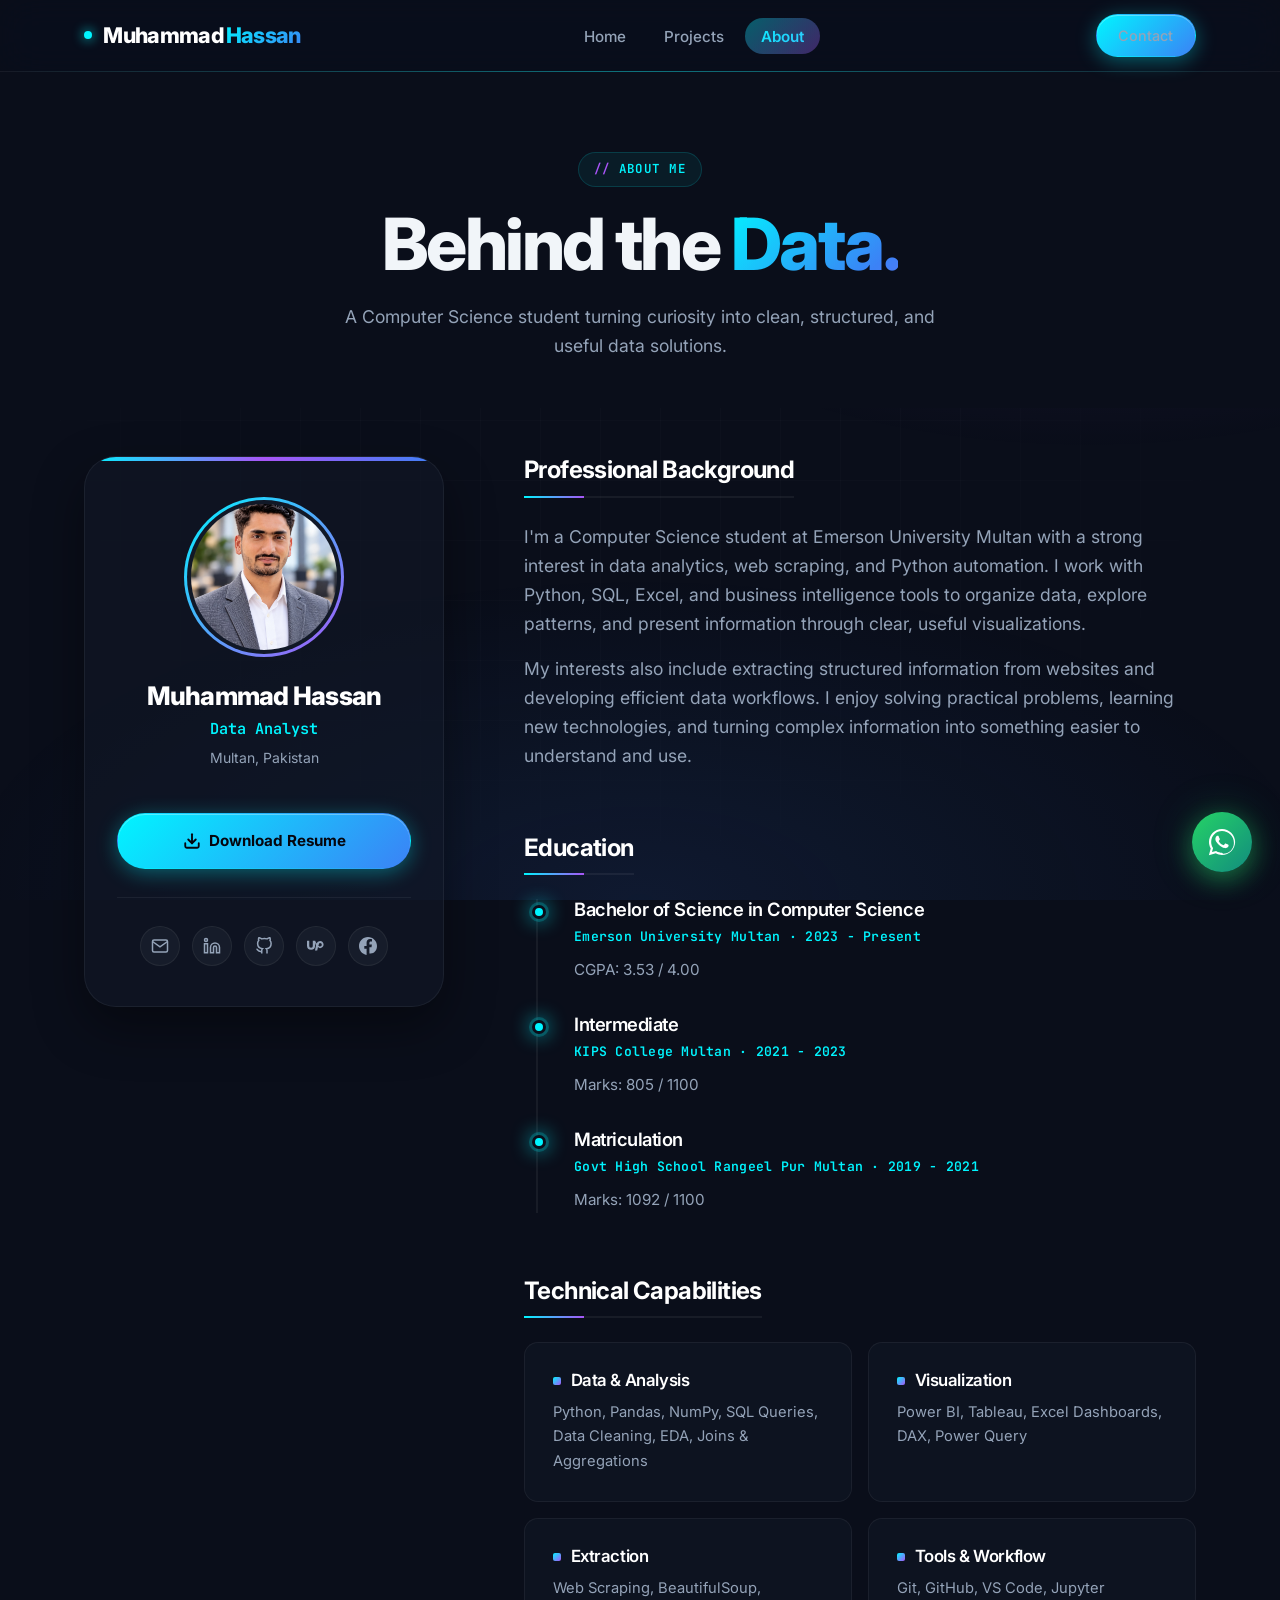
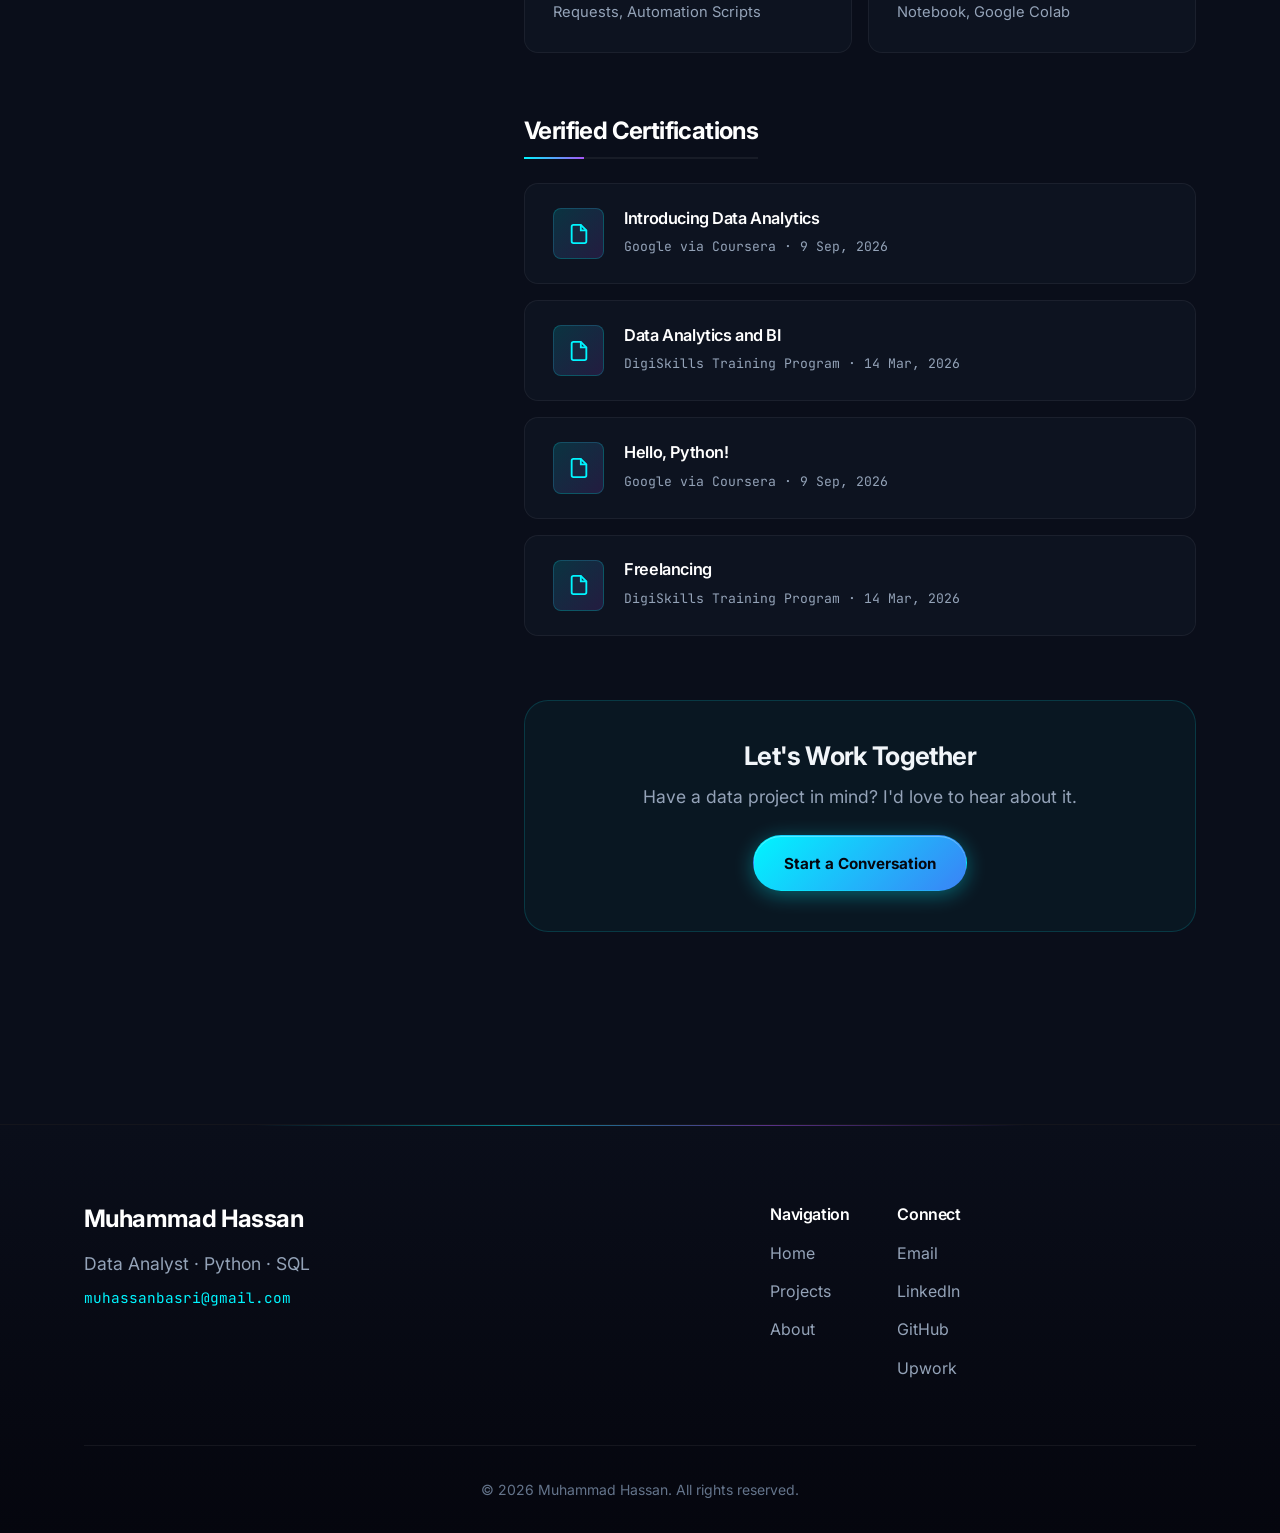
==== commit 06a93542: "Added data.json and Admin Panel foundation" ====
--- a/about.html
+++ b/about.html
@@ -426,6 +426,7 @@
     <script src="js/content-data.js"></script>
     <script src="js/animations.js"></script>
     <script src="js/main.js"></script>
+    <script src="js/about.js"></script>
 
 </body>
 </html>
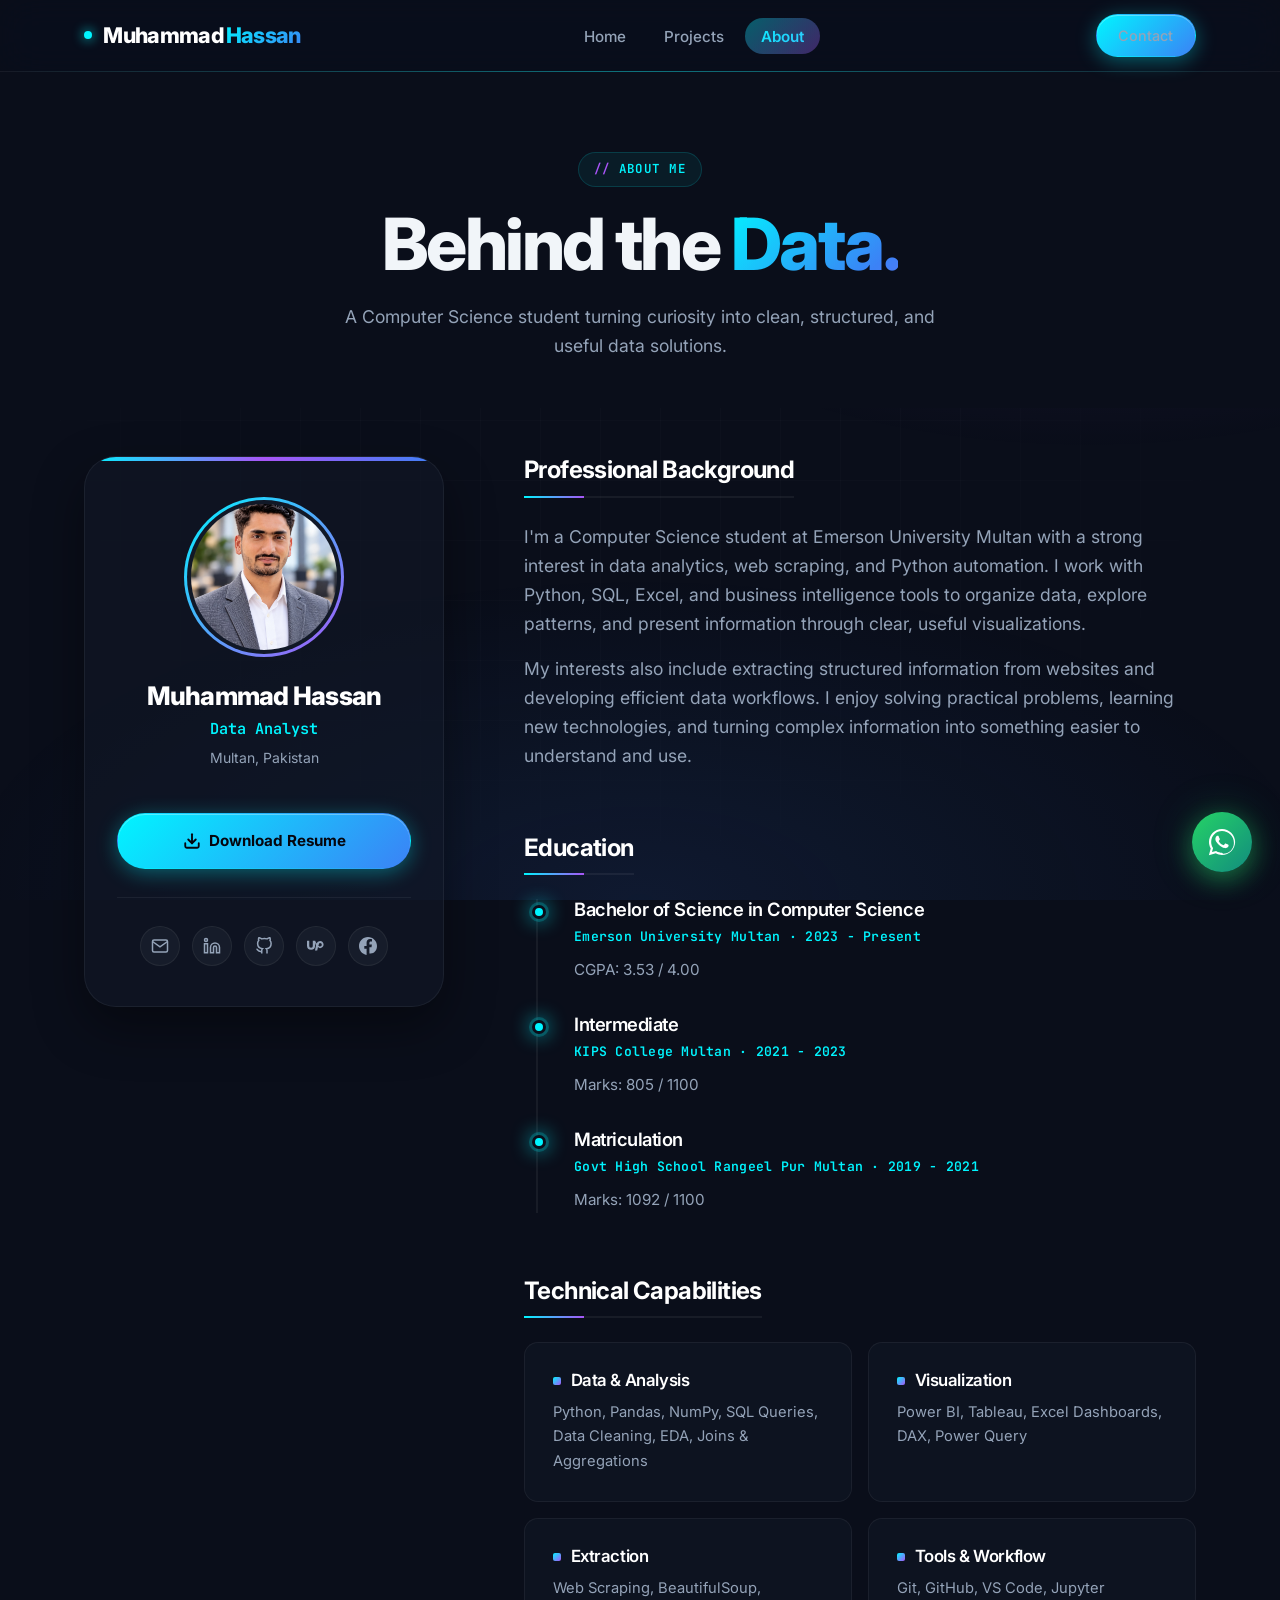
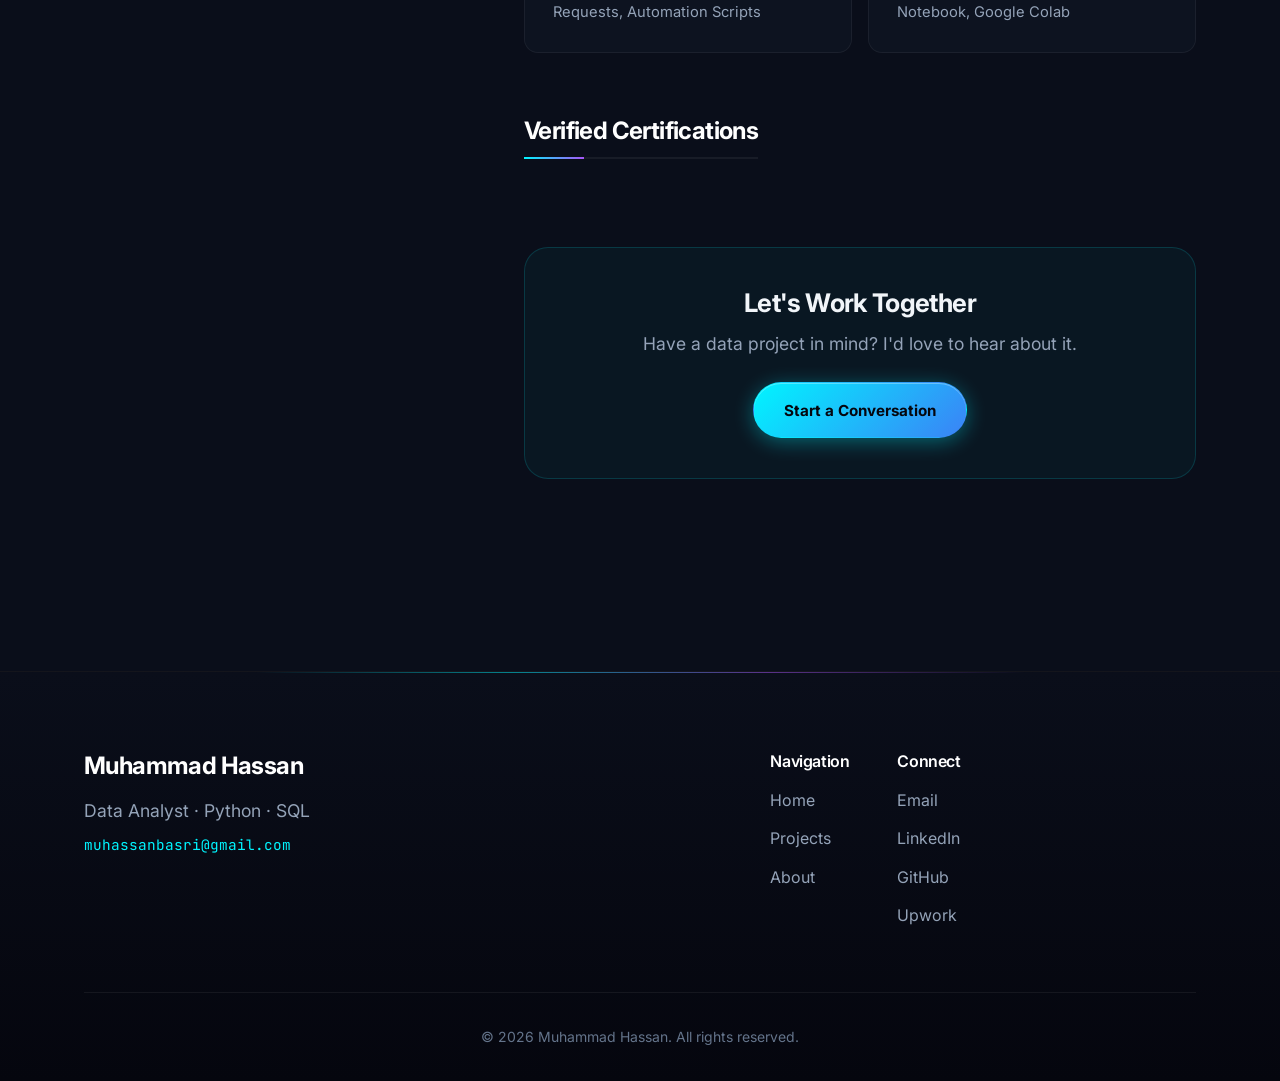
==== commit cfc32c17: "Fixed about page and admin JS" ====
--- a/about.html
+++ b/about.html
@@ -47,9 +47,7 @@
     <!-- Skip to main content -->
     <a href="#main-content" class="skip-link">Skip to main content</a>
 
-    <!-- ============================================
-         HEADER
-         ============================================ -->
+    <!-- HEADER -->
     <header class="header">
         <div class="container nav-container">
             <a href="index.html" class="logo" aria-label="Muhammad Hassan — Home">Muhammad<span>Hassan</span></a>
@@ -74,9 +72,7 @@
         </div>
     </header>
 
-    <!-- ============================================
-         MOBILE MENU
-         ============================================ -->
+    <!-- MOBILE MENU -->
     <div class="mobile-menu" id="mobile-menu" aria-hidden="true">
         <nav aria-label="Mobile Navigation">
             <ul>
@@ -88,14 +84,10 @@
         </nav>
     </div>
 
-    <!-- ============================================
-         MAIN CONTENT
-         ============================================ -->
+    <!-- MAIN CONTENT -->
     <main id="main-content">
 
-        <!-- ============================================
-             ABOUT HERO
-             ============================================ -->
+        <!-- ABOUT HERO -->
         <section class="about-hero theme-dark">
             <div class="container">
                 <div class="reveal">
@@ -108,9 +100,7 @@
             </div>
         </section>
 
-        <!-- ============================================
-             ABOUT SPLIT LAYOUT
-             ============================================ -->
+        <!-- ABOUT SPLIT LAYOUT -->
         <section class="about-split section-pad">
             <div class="container split-layout reveal">
 
@@ -140,235 +130,76 @@
                         </a>
 
                         <div class="profile-links">
-                            <a href="https://mail.google.com/mail/?view=cm&amp;fs=1&amp;to=muhassanbasri@gmail.com"
-                               target="_blank"
-                               rel="noopener noreferrer"
-                               aria-label="Email Muhammad Hassan">
-                                <svg width="18" height="18" viewBox="0 0 24 24" fill="none" stroke="currentColor" stroke-width="2">
-                                    <path d="M4 4h16c1.1 0 2 .9 2 2v12c0 1.1-.9 2-2 2H4c-1.1 0-2-.9-2-2V6c0-1.1.9-2 2-2z"></path>
-                                    <polyline points="22,6 12,13 2,6"></polyline>
-                                </svg>
-                            </a>
-                            <a href="https://www.linkedin.com/in/muhammad-hassan-40b784373"
-                               target="_blank"
-                               rel="noopener noreferrer"
-                               aria-label="LinkedIn">
-                                <svg width="18" height="18" viewBox="0 0 24 24" fill="none" stroke="currentColor" stroke-width="2">
-                                    <path d="M16 8a6 6 0 0 1 6 6v7h-4v-7a2 2 0 0 0-2-2 2 2 0 0 0-2 2v7h-4v-7a6 6 0 0 1 6-6z"></path>
-                                    <rect x="2" y="9" width="4" height="12"></rect>
-                                    <circle cx="4" cy="4" r="2"></circle>
-                                </svg>
-                            </a>
-                            <a href="https://github.com/hassandataanalyst"
-                               target="_blank"
-                               rel="noopener noreferrer"
-                               aria-label="GitHub">
-                                <svg width="18" height="18" viewBox="0 0 24 24" fill="none" stroke="currentColor" stroke-width="2">
-                                    <path d="M9 19c-5 1.5-5-2.5-7-3m14 6v-3.87a3.37 3.37 0 0 0-.94-2.61c3.14-.35 6.44-1.54 6.44-7A5.44 5.44 0 0 0 20 4.77 5.07 5.07 0 0 0 19.91 1S18.73.65 16 2.48a13.38 13.38 0 0 0-7 0C6.27.65 5.09 1 5.09 1A5.07 5.07 0 0 0 5 4.77a5.44 5.44 0 0 0-1.5 3.78c0 5.42 3.3 6.61 6.44 7A3.37 3.37 0 0 0 9 18.13V22"></path>
-                                </svg>
-                            </a>
-                            <a href="https://www.upwork.com/freelancers/~01fc7b70444042f505"
-                               target="_blank"
-                               rel="noopener noreferrer"
-                               aria-label="Upwork">
-                                <svg width="18" height="18" viewBox="0 0 24 24" fill="currentColor" stroke="none">
-                                    <path d="M17.4 5.22a4.79 4.79 0 0 0-4.63 3.5A15.75 15.75 0 0 1 10.93 5H7.72v6.62a2.38 2.38 0 1 1-4.7 0V5H.03v6.62a5.4 5.4 0 0 0 5.37 5.38 5.4 5.4 0 0 0 5.37-5.38v-3.79a20.46 20.46 0 0 0 1.25 3.39l-1.39 6.78h3l1-4.73A5 5 0 0 0 17.4 15c2.61 0 4.73-2.2 4.73-4.88s-2.12-4.89-4.73-4.89zm0 7.42a2.44 2.44 0 0 1-2.22-1.39l1.19-3a2.53 2.53 0 0 1 1-.22 2.59 2.59 0 0 1 2.43 2.59 2.6 2.6 0 0 1-2.4 2.02z"/>
-                                </svg>
-                            </a>
-                            <a href="https://www.facebook.com/profile.php?id=61582439774744"
-                               target="_blank"
-                               rel="noopener noreferrer"
-                               aria-label="Facebook">
-                                <svg viewBox="0 0 24 24" width="18" height="18" fill="currentColor" stroke="none">
-                                    <path d="M24 12.073c0-6.627-5.373-12-12-12s-12 5.373-12 12c0 5.99 4.388 10.954 10.125 11.854v-8.385H7.078v-3.469h3.047V7.43c0-3.007 1.792-4.669 4.533-4.669 1.312 0 2.686.235 2.686.235v2.953H15.83c-1.491 0-1.956.925-1.956 1.874v2.25h3.328l-.532 3.469h-2.796v8.385C19.612 23.027 24 18.062 24 12.073z"/>
-                                </svg>
+                            <a href="https://mail.google.com/mail/?view=cm&amp;fs=1&amp;to=muhassanbasri@gmail.com" target="_blank" rel="noopener noreferrer" aria-label="Email">
+                                <svg width="18" height="18" viewBox="0 0 24 24" fill="none" stroke="currentColor" stroke-width="2"><path d="M4 4h16c1.1 0 2 .9 2 2v12c0 1.1-.9 2-2 2H4c-1.1 0-2-.9-2-2V6c0-1.1.9-2 2-2z"></path><polyline points="22,6 12,13 2,6"></polyline></svg>
+                            </a>
+                            <a href="https://www.linkedin.com/in/muhammad-hassan-40b784373" target="_blank" rel="noopener noreferrer" aria-label="LinkedIn">
+                                <svg width="18" height="18" viewBox="0 0 24 24" fill="none" stroke="currentColor" stroke-width="2"><path d="M16 8a6 6 0 0 1 6 6v7h-4v-7a2 2 0 0 0-2-2 2 2 0 0 0-2 2v7h-4v-7a6 6 0 0 1 6-6z"></path><rect x="2" y="9" width="4" height="12"></rect><circle cx="4" cy="4" r="2"></circle></svg>
+                            </a>
+                            <a href="https://github.com/hassandataanalyst" target="_blank" rel="noopener noreferrer" aria-label="GitHub">
+                                <svg width="18" height="18" viewBox="0 0 24 24" fill="none" stroke="currentColor" stroke-width="2"><path d="M9 19c-5 1.5-5-2.5-7-3m14 6v-3.87a3.37 3.37 0 0 0-.94-2.61c3.14-.35 6.44-1.54 6.44-7A5.44 5.44 0 0 0 20 4.77 5.07 5.07 0 0 0 19.91 1S18.73.65 16 2.48a13.38 13.38 0 0 0-7 0C6.27.65 5.09 1 5.09 1A5.07 5.07 0 0 0 5 4.77a5.44 5.44 0 0 0-1.5 3.78c0 5.42 3.3 6.61 6.44 7A3.37 3.37 0 0 0 9 18.13V22"></path></svg>
+                            </a>
+                            <a href="https://www.upwork.com/freelancers/~01fc7b70444042f505" target="_blank" rel="noopener noreferrer" aria-label="Upwork">
+                                <svg width="18" height="18" viewBox="0 0 24 24" fill="currentColor" stroke="none"><path d="M17.4 5.22a4.79 4.79 0 0 0-4.63 3.5A15.75 15.75 0 0 1 10.93 5H7.72v6.62a2.38 2.38 0 1 1-4.7 0V5H.03v6.62a5.4 5.4 0 0 0 5.37 5.38 5.4 5.4 0 0 0 5.37-5.38v-3.79a20.46 20.46 0 0 0 1.25 3.39l-1.39 6.78h3l1-4.73A5 5 0 0 0 17.4 15c2.61 0 4.73-2.2 4.73-4.88s-2.12-4.89-4.73-4.89zm0 7.42a2.44 2.44 0 0 1-2.22-1.39l1.19-3a2.53 2.53 0 0 1 1-.22 2.59 2.59 0 0 1 2.43 2.59 2.6 2.6 0 0 1-2.4 2.02z"/></svg>
+                            </a>
+                            <a href="https://www.facebook.com/profile.php?id=61582439774744" target="_blank" rel="noopener noreferrer" aria-label="Facebook">
+                                <svg viewBox="0 0 24 24" width="18" height="18" fill="currentColor" stroke="none"><path d="M24 12.073c0-6.627-5.373-12-12-12s-12 5.373-12 12c0 5.99 4.388 10.954 10.125 11.854v-8.385H7.078v-3.469h3.047V7.43c0-3.007 1.792-4.669 4.533-4.669 1.312 0 2.686.235 2.686.235v2.953H15.83c-1.491 0-1.956.925-1.956 1.874v2.25h3.328l-.532 3.469h-2.796v8.385C19.612 23.027 24 18.062 24 12.073z"/></svg>
                             </a>
                         </div>
-
                     </div>
                 </aside>
 
                 <!-- RIGHT: SCROLLING CONTENT -->
                 <div class="split-content">
 
-                    <!-- PROFESSIONAL BACKGROUND -->
                     <div class="content-block">
                         <h3 class="block-title">Professional Background</h3>
-                        <p>
-                            I'm a Computer Science student at Emerson University Multan with a strong interest in data analytics, web scraping, and Python automation. I work with Python, SQL, Excel, and business intelligence tools to organize data, explore patterns, and present information through clear, useful visualizations.
-                        </p>
-                        <p>
-                            My interests also include extracting structured information from websites and developing efficient data workflows. I enjoy solving practical problems, learning new technologies, and turning complex information into something easier to understand and use.
-                        </p>
-                    </div>
-
-                    <!-- EDUCATION -->
+                        <p>I'm a Computer Science student at Emerson University Multan with a strong interest in data analytics, web scraping, and Python automation. I work with Python, SQL, Excel, and business intelligence tools to organize data, explore patterns, and present information through clear, useful visualizations.</p>
+                        <p>My interests also include extracting structured information from websites and developing efficient data workflows. I enjoy solving practical problems, learning new technologies, and turning complex information into something easier to understand and use.</p>
+                    </div>
+
+                    <!-- EDUCATION (Dynamic) -->
                     <div class="content-block">
                         <h3 class="block-title">Education</h3>
-
-                        <div class="timeline">
-
-                            <div class="tl-item">
-                                <div class="tl-dot"></div>
-                                <h4>Bachelor of Science in Computer Science</h4>
-                                <span class="tl-meta">Emerson University Multan &middot; 2023 – Present</span>
-                                <p>CGPA: 3.53 / 4.00 &middot; Focus: Databases, Programming, Data Analytics, Web Technologies</p>
-                            </div>
-
-                            <div class="tl-item">
-                                <div class="tl-dot"></div>
-                                <h4>Intermediate (Pre-Engineering)</h4>
-                                <span class="tl-meta">KIPS College Multan &middot; 2021 – 2023</span>
-                                <p>Marks: 805 / 1100</p>
-                            </div>
-
-                            <div class="tl-item">
-                                <div class="tl-dot"></div>
-                                <h4>Matriculation</h4>
-                                <span class="tl-meta">Govt High School Rangeel Pur, Multan &middot; 2019 – 2021</span>
-                                <p>Marks: 1092 / 1100</p>
-                            </div>
-
-                        </div>
-                    </div>
-
-                    <!-- TECHNICAL CAPABILITIES -->
+                        <div class="timeline"></div>
+                    </div>
+
                     <div class="content-block">
                         <h3 class="block-title">Technical Capabilities</h3>
-
                         <div class="bento-skills">
-
-                            <div class="bento-skill-box">
-                                <h4>Data &amp; Analysis</h4>
-                                <p>Python, Pandas, NumPy, SQL Queries, Data Cleaning, EDA, Joins &amp; Aggregations</p>
-                            </div>
-
-                            <div class="bento-skill-box">
-                                <h4>Visualization</h4>
-                                <p>Power BI, Tableau, Excel Dashboards, DAX, Power Query</p>
-                            </div>
-
-                            <div class="bento-skill-box">
-                                <h4>Extraction</h4>
-                                <p>Web Scraping, BeautifulSoup, Requests, Automation Scripts</p>
-                            </div>
-
-                            <div class="bento-skill-box">
-                                <h4>Tools &amp; Workflow</h4>
-                                <p>Git, GitHub, VS Code, Jupyter Notebook, Google Colab</p>
-                            </div>
-
+                            <div class="bento-skill-box"><h4>Data &amp; Analysis</h4><p>Python, Pandas, NumPy, SQL Queries, Data Cleaning, EDA, Joins &amp; Aggregations</p></div>
+                            <div class="bento-skill-box"><h4>Visualization</h4><p>Power BI, Tableau, Excel Dashboards, DAX, Power Query</p></div>
+                            <div class="bento-skill-box"><h4>Extraction</h4><p>Web Scraping, BeautifulSoup, Requests, Automation Scripts</p></div>
+                            <div class="bento-skill-box"><h4>Tools &amp; Workflow</h4><p>Git, GitHub, VS Code, Jupyter Notebook, Google Colab</p></div>
                         </div>
                     </div>
 
-                    <!-- CERTIFICATIONS -->
+                    <!-- CERTIFICATIONS (Dynamic) -->
                     <div id="certifications" class="content-block">
                         <h3 class="block-title">Verified Certifications</h3>
-
-                        <div class="certs-list">
-
-                            <a href="assets/documents/certificates/Data%20Analyst%20Certificate%20Coursera.pdf"
-                               target="_blank"
-                               rel="noopener noreferrer"
-                               class="cert-row">
-                                <div class="cert-icon">
-                                    <svg viewBox="0 0 24 24" fill="none" stroke="currentColor" stroke-width="2">
-                                        <path d="M14 2H6a2 2 0 0 0-2 2v16a2 2 0 0 0 2 2h12a2 2 0 0 0 2-2V8z"></path>
-                                        <polyline points="14 2 14 8 20 8"></polyline>
-                                    </svg>
-                                </div>
-                                <div class="cert-details">
-                                    <h4>Introducing Data Analytics</h4>
-                                    <span>Google via Coursera &middot; 9 Sep, 2026</span>
-                                </div>
-                                <span class="cert-action">View PDF →</span>
-                            </a>
-
-                            <a href="assets/documents/certificates/Data%20Analyst%20Certificate%20digiskills.pdf"
-                               target="_blank"
-                               rel="noopener noreferrer"
-                               class="cert-row">
-                                <div class="cert-icon">
-                                    <svg viewBox="0 0 24 24" fill="none" stroke="currentColor" stroke-width="2">
-                                        <path d="M14 2H6a2 2 0 0 0-2 2v16a2 2 0 0 0 2 2h12a2 2 0 0 0 2-2V8z"></path>
-                                        <polyline points="14 2 14 8 20 8"></polyline>
-                                    </svg>
-                                </div>
-                                <div class="cert-details">
-                                    <h4>Data Analytics &amp; Business Intelligence</h4>
-                                    <span>DigiSkills Training Program &middot; 14 Mar, 2026</span>
-                                </div>
-                                <span class="cert-action">View PDF →</span>
-                            </a>
-
-                            <a href="assets/documents/certificates/Python%20Certificate%20Coursera.pdf"
-                               target="_blank"
-                               rel="noopener noreferrer"
-                               class="cert-row">
-                                <div class="cert-icon">
-                                    <svg viewBox="0 0 24 24" fill="none" stroke="currentColor" stroke-width="2">
-                                        <path d="M14 2H6a2 2 0 0 0-2 2v16a2 2 0 0 0 2 2h12a2 2 0 0 0 2-2V8z"></path>
-                                        <polyline points="14 2 14 8 20 8"></polyline>
-                                    </svg>
-                                </div>
-                                <div class="cert-details">
-                                    <h4>Hello, Python!</h4>
-                                    <span>Google via Coursera &middot; 9 Sep, 2026</span>
-                                </div>
-                                <span class="cert-action">View PDF →</span>
-                            </a>
-
-                            <a href="assets/documents/certificates/Freelancing%20Certificate%20digiskills.pdf"
-                               target="_blank"
-                               rel="noopener noreferrer"
-                               class="cert-row">
-                                <div class="cert-icon">
-                                    <svg viewBox="0 0 24 24" fill="none" stroke="currentColor" stroke-width="2">
-                                        <path d="M14 2H6a2 2 0 0 0-2 2v16a2 2 0 0 0 2 2h12a2 2 0 0 0 2-2V8z"></path>
-                                        <polyline points="14 2 14 8 20 8"></polyline>
-                                    </svg>
-                                </div>
-                                <div class="cert-details">
-                                    <h4>Freelancing</h4>
-                                    <span>DigiSkills Training Program &middot; 14 Mar, 2026</span>
-                                </div>
-                                <span class="cert-action">View PDF →</span>
-                            </a>
-
-                        </div>
-                    </div>
-
-                    <!-- CTA -->
+                        <div class="certs-list"></div>
+                    </div>
+
                     <div class="content-block" style="text-align: center; padding: 2.5rem 1.5rem; background: rgba(0, 245, 255, 0.04); border: 1px solid rgba(0, 245, 255, 0.15); border-radius: var(--radius-lg);">
                         <h3 style="margin-bottom: 0.75rem;">Let's Work Together</h3>
                         <p style="margin-bottom: 1.5rem;">Have a data project in mind? I'd love to hear about it.</p>
-                        <a href="https://mail.google.com/mail/?view=cm&amp;fs=1&amp;to=muhassanbasri@gmail.com"
-                           target="_blank"
-                           rel="noopener noreferrer"
-                           class="btn btn-primary">
-                            Start a Conversation
-                        </a>
+                        <a href="https://mail.google.com/mail/?view=cm&amp;fs=1&amp;to=muhassanbasri@gmail.com" target="_blank" rel="noopener noreferrer" class="btn btn-primary">Start a Conversation</a>
                     </div>
 
                 </div>
             </div>
         </section>
-
     </main>
 
-    <!-- ============================================
-         FOOTER
-         ============================================ -->
+    <!-- FOOTER -->
     <footer class="footer">
         <div class="container">
-
             <div class="footer-grid">
                 <div class="footer-brand">
                     <h3>Muhammad Hassan</h3>
                     <p>Data Analyst · Python · SQL</p>
                     <p>muhassanbasri@gmail.com</p>
                 </div>
-
                 <div style="display: flex; gap: 3rem; flex-wrap: wrap;">
                     <div>
                         <h4 style="color: #fff; margin-bottom: 1rem; font-size: 1rem;">Navigation</h4>
@@ -378,7 +209,6 @@
                             <li><a href="about.html">About</a></li>
                         </ul>
                     </div>
-
                     <div>
                         <h4 style="color: #fff; margin-bottom: 1rem; font-size: 1rem;">Connect</h4>
                         <ul class="footer-social">
@@ -390,40 +220,22 @@
                     </div>
                 </div>
             </div>
-
             <div class="footer-bottom">
                 <p>&copy; <span id="current-year"></span> Muhammad Hassan. All rights reserved.</p>
             </div>
-
         </div>
     </footer>
 
-    <!-- ============================================
-         FLOATING BUTTONS
-         ============================================ -->
-
-    <!-- Back to Top -->
+    <!-- FLOATING BUTTONS -->
     <button class="back-to-top" type="button" aria-label="Back to top">
-        <svg viewBox="0 0 24 24" fill="none" stroke="currentColor" stroke-linecap="round" stroke-linejoin="round">
-            <polyline points="18 15 12 9 6 15"></polyline>
-        </svg>
+        <svg viewBox="0 0 24 24" fill="none" stroke="currentColor" stroke-linecap="round" stroke-linejoin="round"><polyline points="18 15 12 9 6 15"></polyline></svg>
     </button>
 
-    <!-- WhatsApp -->
-    <a href="https://wa.me/923474414335?text=Hello%20Muhammad%20Hassan%2C%20I%20visited%20your%20portfolio%20and%20would%20like%20to%20discuss%20a%20project%20with%20you."
-       class="whatsapp-float"
-       target="_blank"
-       rel="noopener noreferrer"
-       aria-label="Chat with Muhammad Hassan on WhatsApp">
-        <svg xmlns="http://www.w3.org/2000/svg" viewBox="0 0 448 512">
-            <path d="M380.9 97.1C339 55.1 283.2 32 223.9 32c-122.4 0-222 99.6-222 222 0 39.1 10.2 77.3 29.6 111L0 480l117.7-30.9c32.4 17.7 68.9 27 106.1 27h.1c122.3 0 224.1-99.6 224.1-222 0-59.3-25.2-115-67.1-157zM223.9 438.3c-33.1 0-65.5-8.9-94-25.7l-6.7-4-69.8 18.3L72 359.2l-4.4-7c-18.5-29.4-28.2-63.3-28.2-98.2 0-101.7 82.8-184.5 184.6-184.5 54.3 0 105.4 21.1 143.8 59.5 38.4 38.4 59.5 89.5 59.5 143.8 0 101.7-82.7 184.5-184.5 184.5zm101.2-138.2c-5.5-2.8-32.8-16.2-37.9-18-5.1-1.9-8.8-2.8-12.5 2.8-3.7 5.6-14.3 18-17.6 21.8-3.2 3.7-6.5 4.2-12 1.4-32.6-16.3-54-29.1-75.5-66-5.7-9.8 5.7-9.1 16.3-30.3 1.8-3.7.9-6.9-.5-9.7-1.4-2.8-12.5-30.1-17.1-41.2-4.5-10.8-9.1-9.3-12.5-9.5-3.2-.2-6.9-.2-10.6-.2-3.7 0-9.7 1.4-14.8 6.9-5.1 5.6-19.4 19-19.4 46.3 0 27.3 19.9 53.7 22.6 57.4 2.8 3.7 39.1 59.7 94.8 83.8 35.2 15.2 49 16.5 66.6 13.9 10.7-1.6 32.8-13.4 37.4-26.4 4.6-13 4.6-24.1 3.2-26.4-1.3-2.5-5-3.9-10.5-6.6z"/>
-        </svg>
+    <a href="https://wa.me/923474414335?text=Hello%20Muhammad%20Hassan%2C%20I%20visited%20your%20portfolio%20and%20would%20like%20to%20discuss%20a%20project%20with%20you." class="whatsapp-float" target="_blank" rel="noopener noreferrer" aria-label="Chat on WhatsApp">
+        <svg xmlns="http://www.w3.org/2000/svg" viewBox="0 0 448 512"><path d="M380.9 97.1C339 55.1 283.2 32 223.9 32c-122.4 0-222 99.6-222 222 0 39.1 10.2 77.3 29.6 111L0 480l117.7-30.9c32.4 17.7 68.9 27 106.1 27h.1c122.3 0 224.1-99.6 224.1-222 0-59.3-25.2-115-67.1-157zM223.9 438.3c-33.1 0-65.5-8.9-94-25.7l-6.7-4-69.8 18.3L72 359.2l-4.4-7c-18.5-29.4-28.2-63.3-28.2-98.2 0-101.7 82.8-184.5 184.6-184.5 54.3 0 105.4 21.1 143.8 59.5 38.4 38.4 59.5 89.5 59.5 143.8 0 101.7-82.7 184.5-184.5 184.5zm101.2-138.2c-5.5-2.8-32.8-16.2-37.9-18-5.1-1.9-8.8-2.8-12.5 2.8-3.7 5.6-14.3 18-17.6 21.8-3.2 3.7-6.5 4.2-12 1.4-32.6-16.3-54-29.1-75.5-66-5.7-9.8 5.7-9.1 16.3-30.3 1.8-3.7.9-6.9-.5-9.7-1.4-2.8-12.5-30.1-17.1-41.2-4.5-10.8-9.1-9.3-12.5-9.5-3.2-.2-6.9-.2-10.6-.2-3.7 0-9.7 1.4-14.8 6.9-5.1 5.6-19.4 19-19.4 46.3 0 27.3 19.9 53.7 22.6 57.4 2.8 3.7 39.1 59.7 94.8 83.8 35.2 15.2 49 16.5 66.6 13.9 10.7-1.6 32.8-13.4 37.4-26.4 4.6-13 4.6-24.1 3.2-26.4-1.3-2.5-5-3.9-10.5-6.6z"/></svg>
     </a>
 
-    <!-- ============================================
-         SCRIPTS
-         ============================================ -->
-    <script src="js/content-data.js"></script>
+    <!-- SCRIPTS -->
     <script src="js/animations.js"></script>
     <script src="js/main.js"></script>
     <script src="js/about.js"></script>
